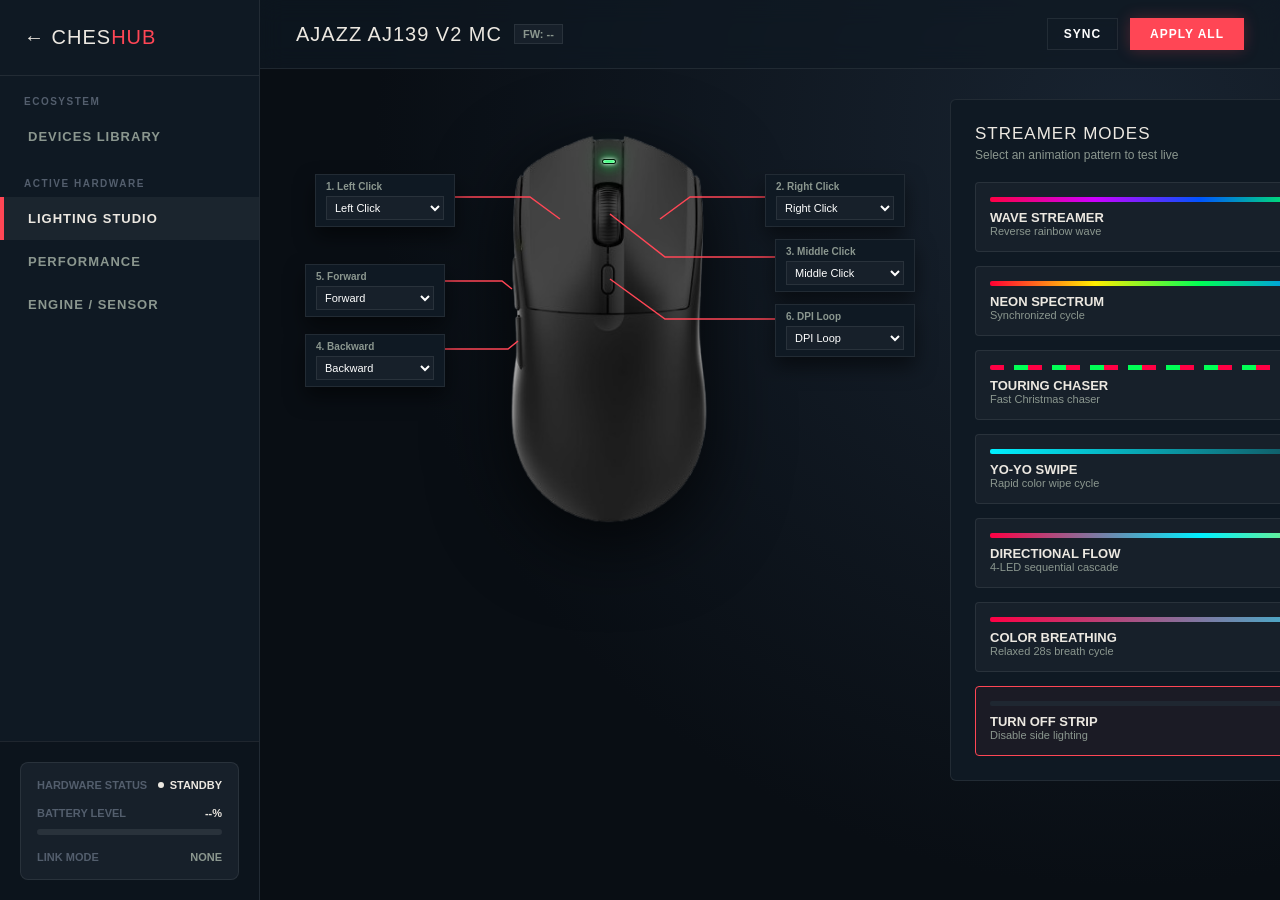
==== devices/ajazz-aj139/index.html @ 3e85190e "initial commit" ====
<!DOCTYPE html>
<html lang="en">
<head>
  <meta charset="UTF-8">
  <title>ChesHub | AJAZZ AJ139 Studio</title>
  <link rel="stylesheet" href="style.css">
</head>
<body>

  <!-- Master Sidebar -->
  <aside id="sidebar">
    <div class="sidebar-brand font-impact" onclick="location.href='../../index.html'" style="cursor:pointer;" title="Back to Hub">
      ← CHES<span style="color:var(--riot-red);">HUB</span>
    </div>
    
    <div class="nav-menu">
      <div class="nav-section-title">ECOSYSTEM</div>
      <div class="nav-item font-impact" onclick="location.href='../../index.html'">DEVICES LIBRARY</div>
      
      <div class="nav-section-title">ACTIVE HARDWARE</div>
      <div class="nav-item active font-impact" id="nav-tab-rgb" onclick="switchTab('tab-rgb')">LIGHTING STUDIO</div>
      <div class="nav-item font-impact" id="nav-tab-dpi" onclick="switchTab('tab-dpi')">PERFORMANCE</div>
      <div class="nav-item font-impact" id="nav-tab-sensor" onclick="switchTab('tab-sensor')">ENGINE / SENSOR</div>
    </div>

    <div class="sidebar-footer">
      <div class="hud-card">
        <div class="hud-row">
          <span style="color: var(--riot-muted); font-weight: 700;">HARDWARE STATUS</span>
          <div style="display:flex; align-items:center; gap:6px;">
            <div class="status-dot" id="hud-dot"></div>
            <span id="hud-status" style="font-weight:700;">STANDBY</span>
          </div>
        </div>
        
        <div class="hud-row" style="margin-top: 6px;">
          <span style="color: var(--riot-muted); font-weight: 700;">BATTERY LEVEL</span>
          <span id="hud-battery-text" style="font-weight: 700;">--%</span>
        </div>
        <div class="battery-track"><div class="battery-fill" id="hud-battery-bar"></div></div>

        <div class="hud-row" style="margin-top: 6px;">
          <span style="color: var(--riot-muted); font-weight: 700;">LINK MODE</span>
          <span id="hud-mode" style="font-weight: 700; color: var(--riot-gray);">NONE</span>
        </div>
      </div>
    </div>
  </aside>

  <!-- Studio Viewport -->
  <div id="main-content">
    <header class="top-header">
      <div style="display:flex; align-items:center; gap:12px;">
        <span class="device-title font-impact">AJAZZ AJ139 V2 MC</span>
        <span class="fw-tag" id="header-fw">FW: --</span>
      </div>
      <div style="display:flex; gap:12px;">
        <button class="btn-ghost font-impact" id="btn-sync">SYNC</button>
        <button class="btn-primary font-impact" id="btn-connect">APPLY ALL</button>
      </div>
    </header>

    <div class="scroll-area">
      <div class="studio-layout">
        
        <!-- Interactive Stage -->
        <div class="visualizer-col">
          <div class="mouse-stage">
            <div class="side-diffuser left glow-off" id="glow-left"></div>
            <div class="side-diffuser right glow-off" id="glow-right"></div>
            <div class="dpi-slit-led" id="live-dpi-led"></div>
            <img id="mouse-img" src="black.png" class="mouse-img">

            <svg class="stage-svg" viewBox="0 0 460 460">
              <polyline points="60,98 150,98 180,120" stroke="#ff4655" stroke-width="1.5" fill="none"/>
              <polyline points="60,182 122,182 132,190" stroke="#ff4655" stroke-width="1.5" fill="none"/>
              <polyline points="60,250 128,250 138,242" stroke="#ff4655" stroke-width="1.5" fill="none"/>
              <polyline points="390,98 310,98 280,120" stroke="#ff4655" stroke-width="1.5" fill="none"/>
              <polyline points="395,158 285,158 230,115" stroke="#ff4655" stroke-width="1.5" fill="none"/>
              <polyline points="395,220 285,220 230,180" stroke="#ff4655" stroke-width="1.5" fill="none"/>
            </svg>

            <div class="btn-anchor" id="anchor-0"><span class="btn-anchor-label">1. Left Click</span><select id="btn-select-0"></select></div>
            <div class="btn-anchor" id="anchor-4"><span class="btn-anchor-label">5. Forward</span><select id="btn-select-4"></select></div>
            <div class="btn-anchor" id="anchor-3"><span class="btn-anchor-label">4. Backward</span><select id="btn-select-3"></select></div>
            <div class="btn-anchor" id="anchor-1"><span class="btn-anchor-label">2. Right Click</span><select id="btn-select-1"></select></div>
            <div class="btn-anchor" id="anchor-2"><span class="btn-anchor-label">3. Middle Click</span><select id="btn-select-2"></select></div>
            <div class="btn-anchor" id="anchor-5"><span class="btn-anchor-label">6. DPI Loop</span><select id="btn-select-5"></select></div>
          </div>
        </div>

        <!-- Configuration Panels Container -->
        <div class="panels-col">
          
          <!-- RGB Tab -->
          <div class="tab-panel active" id="tab-rgb">
            <div class="panel-section">
              <div class="section-title font-impact">STREAMER MODES</div>
              <div class="section-desc">Select an animation pattern to test live</div>
              <div class="rgb-grid" id="lighting-grid"></div>
            </div>
          </div>

          <!-- Performance Tab -->
          <div class="tab-panel" id="tab-dpi">
            <div class="panel-section">
              <div class="section-title font-impact">REPORT RATE</div>
              <div class="section-desc">USB / 2.4G wireless reporting frequency.</div>
              <div class="segmented" id="poll-control">
                <button class="seg-btn" onclick="setPolling(125)">125 HZ</button>
                <button class="seg-btn" onclick="setPolling(250)">250 HZ</button>
                <button class="seg-btn" onclick="setPolling(500)">500 HZ</button>
                <button class="seg-btn active" onclick="setPolling(1000)">1000 HZ</button>
              </div>

              <div class="section-title font-impact" style="margin-top:24px;">DPI STAGES</div>
              <div class="section-desc">Assign sensitivity curves and live LED indicator colors.</div>
              <div id="dpi-stage-rows"></div>
            </div>
          </div>

          <!-- Sensor Tab -->
          <div class="tab-panel" id="tab-sensor">
            <div class="panel-section">
              <div class="section-title font-impact">OPTICAL ENGINE & SENSOR</div>
              <div class="section-desc">Configure PAW sensor registers, sleep triggers, and tracking algorithms.</div>

              <div class="form-row">
                <div class="form-info"><div class="form-label">Motion Sync</div><div class="form-hint">Synchronize optical reads with USB polls.</div></div>
                <label class="toggle"><input type="checkbox" id="chk-motion-sync" checked><span class="slider"></span></label>
              </div>
              <div class="form-row">
                <div class="form-info"><div class="form-label">Ripple Control</div><div class="form-hint">Trajectory smoothing for high DPI.</div></div>
                <label class="toggle"><input type="checkbox" id="chk-ripple"><span class="slider"></span></label>
              </div>
              <div class="form-row">
                <div class="form-info"><div class="form-label">Angle Snapping</div></div>
                <label class="toggle"><input type="checkbox" id="chk-linesnap"><span class="slider"></span></label>
              </div>
              <div class="form-row">
                <div class="form-info"><div class="form-label">Esports Tracking Mode</div></div>
                <label class="toggle"><input type="checkbox" id="chk-esports"><span class="slider"></span></label>
              </div>
              <div class="form-row">
                <div class="form-info"><div class="form-label">Lift-Off Distance (LOD)</div></div>
                <div class="segmented" id="lod-control">
                  <button class="seg-btn active" onclick="setLOD(1)">1 MM</button>
                  <button class="seg-btn" onclick="setLOD(2)">2 MM</button>
                </div>
              </div>
              <div class="form-row">
                <div class="form-info"><div class="form-label">Debounce Response</div></div>
                <div class="slider-wrap">
                  <input type="range" id="rng-debounce" min="0" max="20" value="8" oninput="document.getElementById('lbl-debounce').innerText = this.value + ' ms'">
                  <span class="val-badge" id="lbl-debounce">8 ms</span>
                </div>
              </div>
              <div class="form-row">
                <div class="form-info"><div class="form-label">Sleep Timeout</div></div>
                <div class="slider-wrap">
                  <input type="range" id="rng-sleep" min="0" max="60" value="10" oninput="document.getElementById('lbl-sleep').innerText = this.value === '0' ? 'Never' : this.value + ' min'">
                  <span class="val-badge" id="lbl-sleep">10 min</span>
                </div>
              </div>
              <div class="form-row">
                <div class="form-info"><div class="form-label">Invert Scroll Wheel</div></div>
                <label class="toggle"><input type="checkbox" id="chk-invert-scroll"><span class="slider"></span></label>
              </div>
              

        </div>

      </div>
    </div>
  </div>

  <div id="toast-container"></div>
  <script src="driver.js"></script>
  <script>
    function switchTab(tabId) {
      document.querySelectorAll(".tab-panel").forEach(p => p.classList.remove("active"));
      const target = document.getElementById(tabId);
      if (target) target.classList.add("active");

      document.querySelectorAll(".nav-item").forEach(n => n.classList.remove("active"));
      const nav = document.getElementById(`nav-${tabId}`);
      if (nav) nav.classList.add("active");
    }

    document.addEventListener("DOMContentLoaded", () => {
      const connectBtn = document.getElementById("btn-connect");
      if (connectBtn) {
        connectBtn.onclick = () => {
          if (typeof connectOrApply === "function") connectOrApply();
        };
      }

      const syncBtn = document.getElementById("btn-sync");
      if (syncBtn) {
        syncBtn.onclick = () => {
          if (typeof syncHardwareState === "function") syncHardwareState();
        };
      }
    });
  </script>
</body>
</html>
---- devices/ajazz-aj139/style.css ----
:root {
  --riot-dark: #0f1923;
  --riot-darker: #090e14;
  --riot-panel: #17202a;
  --riot-red: #ff4655;
  --riot-white: #ece8e1;
  --riot-gray: #8b978f;
  --riot-muted: #535e6d;
  --riot-border: rgba(255, 255, 255, 0.08);
  --dpi-glow: #00ff55;
}

* { box-sizing: border-box; margin: 0; padding: 0; }
body { background: var(--riot-darker); color: var(--riot-white); font-family: -apple-system, BlinkMacSystemFont, "Segoe UI", Roboto, sans-serif; display: flex; height: 100vh; overflow: hidden; }
.font-impact { font-family: "Arial Black", Impact, sans-serif; text-transform: uppercase; letter-spacing: 1px; }

#sidebar { width: 260px; background: var(--riot-dark); border-right: 1px solid var(--riot-border); display: flex; flex-direction: column; justify-content: space-between; z-index: 100; }
.sidebar-brand { padding: 26px 24px; font-size: 20px; border-bottom: 1px solid var(--riot-border); cursor: pointer; }
.nav-section-title { font-size: 10px; font-weight: 800; color: var(--riot-muted); letter-spacing: 1.5px; padding: 20px 24px 8px; }
.nav-menu { flex: 1; overflow-y: auto; }
.nav-item { padding: 14px 24px; font-size: 13px; font-weight: 700; color: var(--riot-gray); cursor: pointer; border-left: 4px solid transparent; transition: 0.2s; }
.nav-item:hover { color: var(--riot-white); background: rgba(255, 255, 255, 0.03); }
.nav-item.active { color: var(--riot-white); background: rgba(255, 255, 255, 0.05); border-left-color: var(--riot-red); }

.sidebar-footer { padding: 20px; border-top: 1px solid var(--riot-border); background: rgba(0,0,0,0.2); }
.hud-card { background: var(--riot-panel); border: 1px solid var(--riot-border); padding: 16px; border-radius: 8px; display: flex; flex-direction: column; gap: 10px; font-size: 11px; }
.hud-row { display: flex; justify-content: space-between; align-items: center; }
.battery-track { width: 100%; height: 6px; background: rgba(255,255,255,0.08); border-radius: 3px; overflow: hidden; }
.battery-fill { height: 100%; width: 0%; background: #00ff55; transition: width 0.3s ease; }

/* Modern Pill Status Badge */
.status-pill {
  display: inline-flex;
  align-items: center;
  gap: 6px;
  padding: 3px 8px;
  border-radius: 12px;
  background: rgba(100, 100, 100, 0.15);
  color: var(--riot-gray);
  font-size: 10px;
  font-weight: 800;
  letter-spacing: 0.5px;
  border: 1px solid rgba(255, 255, 255, 0.05);
  transition: 0.3s;
}
.status-pill.active {
  background: rgba(0, 255, 85, 0.12);
  color: #00ff55;
  border-color: rgba(0, 255, 85, 0.3);
  box-shadow: 0 0 10px rgba(0, 255, 85, 0.15);
}
.status-dot { width: 6px; height: 6px; border-radius: 50%; background: currentColor; }

#main-content { flex: 1; display: flex; flex-direction: column; height: 100vh; background: radial-gradient(circle at 85% 15%, #182330 0%, var(--riot-darker) 65%); overflow: hidden; }
.top-header { display: flex; justify-content: space-between; align-items: center; padding: 18px 36px; border-bottom: 1px solid var(--riot-border); background: rgba(15, 25, 35, 0.7); backdrop-filter: blur(12px); }
.device-title { font-size: 20px; }
.fw-tag { background: var(--riot-panel); border: 1px solid var(--riot-border); padding: 3px 8px; font-size: 11px; color: var(--riot-gray); font-weight: 700; }
.btn-primary { background: var(--riot-red); color: #fff; border: none; padding: 9px 20px; font-size: 12px; font-weight: 700; cursor: pointer; box-shadow: 0 0 15px rgba(255, 70, 85, 0.25); }
.btn-ghost { background: transparent; color: #fff; border: 1px solid var(--riot-border); padding: 8px 16px; font-size: 12px; font-weight: 700; cursor: pointer; }

.scroll-area {
  flex: 1;
  padding: 30px 40px;
  overflow-y: auto;
  width: 100%;
}

.studio-layout {
  display: grid;
  grid-template-columns: 620px minmax(500px, 1fr); /* Widened left column to safely house outer anchors */
  gap: 30px;
  align-items: flex-start;
  width: 100%;
  max-width: 1560px;
  margin: 0 auto;
}

.visualizer-col {
  position: sticky;
  top: 0;
  display: flex;
  flex-direction: column;
  align-items: center;
  width: 100%;
}

.mouse-stage { 
  position: relative; 
  width: 460px; 
  height: 460px; 
  margin: 0 80px; /* Horizontal buffer ensures absolute anchors never overlap panels */
}

.mouse-img { position: absolute; inset: 0; width: 460px; height: 460px; object-fit: contain; z-index: 3; filter: drop-shadow(0 20px 40px rgba(0,0,0,0.8)); }

.dpi-slit-led {
  position: absolute; top: 60px; left: 221.5px; width: 14px; height: 5px;
  border-radius: 3px; background-color: var(--dpi-glow); z-index: 10;
  border: 1px solid rgba(0, 0, 0, 0.9);
  box-shadow: 0 0 4px #ffffff, 0 0 12px var(--dpi-glow), 0 0 24px var(--dpi-glow), inset 0 0 3px #ffffff;
  transition: background-color 0.2s ease, box-shadow 0.2s ease;
}

.side-diffuser {
  position: absolute; top: 102px; width: 28px; height: 185px; border-radius: 24px;
  z-index: 2; pointer-events: none; filter: blur(12px); opacity: 0.95; transition: opacity 0.3s;
  transform-origin: top center;
}
.side-diffuser.left { left: 124px; transform: rotate(2deg); }
.side-diffuser.right { right: 124px; transform: rotate(-2deg); }

.glow-wave { background: linear-gradient(180deg, #ff0044, #cc00ff, #0055ff, #00ff55, #ffaa00, #ff0044); background-size: 100% 300%; animation: animWaveRev 6.5s linear infinite; }
@keyframes animWaveRev { 0% { background-position: 0% 300%; } 100% { background-position: 0% 0%; } }

.glow-neon { background: #ff0033; animation: animNeonCycle 6.5s linear infinite; }
@keyframes animNeonCycle { 0% { background-color: #ff0033; filter: blur(12px) drop-shadow(0 0 14px #ff0033); } 17% { background-color: #ff7700; filter: blur(12px) drop-shadow(0 0 14px #ff7700); } 33% { background-color: #ffee00; filter: blur(12px) drop-shadow(0 0 14px #ffee00); } 50% { background-color: #00ff55; filter: blur(12px) drop-shadow(0 0 14px #00ff55); } 67% { background-color: #0088ff; filter: blur(12px) drop-shadow(0 0 14px #0088ff); } 83% { background-color: #ee00ff; filter: blur(12px) drop-shadow(0 0 14px #ee00ff); } 100% { background-color: #ff0033; filter: blur(12px) drop-shadow(0 0 14px #ff0033); } }

.glow-chaser { background: repeating-linear-gradient(180deg, #ff0044 0px, #ff0044 14px, transparent 14px, transparent 24px, #00ff55 24px, #00ff55 38px, transparent 38px, transparent 48px, #ffee00 48px, #ffee00 62px, transparent 62px, transparent 72px, #00f0ff 72px, #00f0ff 86px, transparent 86px, transparent 96px); background-size: 100% 200%; animation: animChaserBounceFast 2.2s ease-in-out infinite, animChaserHueFast 0.5s linear infinite; }
@keyframes animChaserBounceFast { 0% { background-position: 0% 0%; } 50% { background-position: 0% 100%; } 100% { background-position: 0% 0%; } }
@keyframes animChaserHueFast { 0% { filter: blur(11px) hue-rotate(0deg); } 100% { filter: blur(11px) hue-rotate(360deg); } }

.glow-yoyo { background: linear-gradient(180deg, #00f0ff 0%, #00f0ff 80%, transparent 100%); background-size: 100% 200%; animation: animYoYoWipeFast 0.65s linear infinite, animYoYoHueFast 2.6s steps(4) infinite; }
@keyframes animYoYoWipeFast { 0% { background-position: 0% 100%; opacity: 0.2; } 20% { opacity: 1; } 100% { background-position: 0% -100%; opacity: 0.95; } }
@keyframes animYoYoHueFast { 0% { filter: blur(12px) hue-rotate(0deg); } 25% { filter: blur(12px) hue-rotate(90deg); } 50% { filter: blur(12px) hue-rotate(180deg); } 75% { filter: blur(12px) hue-rotate(270deg); } 100% { filter: blur(12px) hue-rotate(360deg); } }

.glow-flow { 
  background: #ff0044; 
  transform-origin: top center;
  animation: animFlowScale 0.95s cubic-bezier(0.2, 0.9, 0.3, 1) infinite, animFlowHueCycle 3.8s steps(4) infinite; 
}
@keyframes animFlowScale { 
  0% { transform: scaleY(0); opacity: 0; } 
  12% { transform: scaleY(0.25); opacity: 1; } 
  28% { transform: scaleY(0.5); opacity: 1; } 
  48% { transform: scaleY(0.75); opacity: 1; } 
  68% { transform: scaleY(1); opacity: 1; } 
  88% { transform: scaleY(1); opacity: 1; } 
  98% { transform: scaleY(1); opacity: 0; } 
  100% { transform: scaleY(0); opacity: 0; } 
}
@keyframes animFlowHueCycle { 0% { filter: blur(12px) hue-rotate(0deg); } 25% { filter: blur(12px) hue-rotate(90deg); } 50% { filter: blur(12px) hue-rotate(180deg); } 75% { filter: blur(12px) hue-rotate(270deg); } 100% { filter: blur(12px) hue-rotate(360deg); } }

.glow-breathing { animation: animColorBreathingSuperSlow 28s ease-in-out infinite; }
@keyframes animColorBreathingSuperSlow { 0%, 20%, 40%, 60%, 80%, 100% { opacity: 0.05; filter: blur(4px); } 10% { opacity: 0.95; background-color: #ff0044; filter: blur(14px) drop-shadow(0 0 18px #ff0044); } 30% { opacity: 0.95; background-color: #00f0ff; filter: blur(14px) drop-shadow(0 0 18px #00f0ff); } 50% { opacity: 0.95; background-color: #ffee00; filter: blur(14px) drop-shadow(0 0 18px #ffee00); } 70% { opacity: 0.95; background-color: #00ff55; filter: blur(14px) drop-shadow(0 0 18px #00ff55); } 90% { opacity: 0.95; background-color: #ee00ff; filter: blur(14px) drop-shadow(0 0 18px #ee00ff); } }

.glow-off { display: none !important; }

.stage-svg { position: absolute; inset: 0; z-index: 5; pointer-events: none; }
.btn-anchor { position: absolute; z-index: 12; display: flex; flex-direction: column; gap: 4px; background: var(--riot-dark); border: 1px solid var(--riot-border); padding: 6px 10px; width: 140px; box-shadow: 0 10px 20px rgba(0,0,0,0.5); }
.btn-anchor-label { font-size: 10px; font-weight: bold; color: var(--riot-gray); }
.btn-anchor select { background: var(--riot-panel); color: #fff; border: 1px solid var(--riot-border); padding: 4px; font-size: 11px; }

/* Outward offset positions */
#anchor-0 { top: 75px; left: -65px; }
#anchor-4 { top: 165px; left: -75px; }
#anchor-3 { top: 235px; left: -75px; }
#anchor-1 { top: 75px; right: -65px; }
#anchor-2 { top: 140px; right: -75px; }
#anchor-5 { top: 205px; right: -75px; }

.panels-col {
  display: flex;
  flex-direction: column;
  gap: 20px;
  width: 100%;
  min-width: 0;
}

.panel-section { background: var(--riot-dark); border: 1px solid var(--riot-border); padding: 24px; border-radius: 6px; }
.section-title { font-size: 17px; margin-bottom: 4px; }
.section-desc { font-size: 12px; color: var(--riot-gray); margin-bottom: 20px; }

.rgb-grid {
  display: grid;
  grid-template-columns: repeat(auto-fill, minmax(260px, 1fr));
  gap: 14px;
}
.rgb-card { background: var(--riot-panel); border: 1px solid var(--riot-border); padding: 14px; cursor: pointer; display: flex; flex-direction: column; gap: 8px; transition: 0.2s; border-radius: 4px; }
.rgb-card:hover { border-color: var(--riot-gray); }
.rgb-card.active { border-color: var(--riot-red); background: rgba(255, 70, 85, 0.05); }
.rgb-preview { height: 5px; width: 100%; border-radius: 2px; }
.rgb-name { font-size: 13px; font-weight: bold; }
.rgb-desc { font-size: 11px; color: var(--riot-gray); }

.segmented { display: inline-flex; background: var(--riot-panel); border: 1px solid var(--riot-border); padding: 3px; gap: 4px; border-radius: 4px; }
.seg-btn { background: transparent; border: none; color: var(--riot-gray); padding: 7px 14px; font-size: 12px; font-weight: bold; cursor: pointer; transition: 0.2s; }
.seg-btn.active { background: var(--riot-dark); color: #fff; border: 1px solid var(--riot-border); }

.form-row { display: flex; justify-content: space-between; align-items: center; padding: 13px 0; border-bottom: 1px solid rgba(255,255,255,0.03); }
.form-row:last-child { border-bottom: none; }
.form-info { display: flex; flex-direction: column; gap: 3px; }
.form-label { font-size: 13px; font-weight: 600; }
.form-hint { font-size: 11px; color: var(--riot-gray); }

.slider-wrap { display: flex; align-items: center; gap: 14px; flex: 1; max-width: 280px; }
input[type="range"] { flex: 1; height: 5px; background: var(--riot-panel); accent-color: var(--riot-red); cursor: pointer; }
.val-badge { min-width: 65px; text-align: right; font-size: 13px; font-weight: bold; color: var(--riot-red); }

.toggle { position: relative; width: 42px; height: 22px; cursor: pointer; }
.toggle input { opacity: 0; width: 0; height: 0; }
.slider { position: absolute; inset: 0; background: var(--riot-panel); border: 1px solid var(--riot-border); transition: 0.3s; border-radius: 11px; }
.slider:before { position: absolute; content: ""; height: 14px; width: 14px; left: 4px; bottom: 3px; background: var(--riot-gray); transition: 0.3s; border-radius: 50%; }
.toggle input:checked + .slider { background: var(--riot-red); border-color: var(--riot-red); }
.toggle input:checked + .slider:before { transform: translateX(18px); background: #fff; }

#toast-container { position: fixed; bottom: 26px; right: 36px; z-index: 1000; }
.toast { background: var(--riot-panel); border-left: 4px solid var(--riot-red); color: #fff; padding: 14px 18px; font-size: 13px; font-weight: bold; box-shadow: 0 10px 30px rgba(0,0,0,0.6); }

.tab-panel { display: none; }
.tab-panel.active { display: block; animation: viewFadeIn 0.25s ease; }
@keyframes viewFadeIn { from { opacity: 0; transform: translateY(6px); } to { opacity: 1; transform: translateY(0); } }
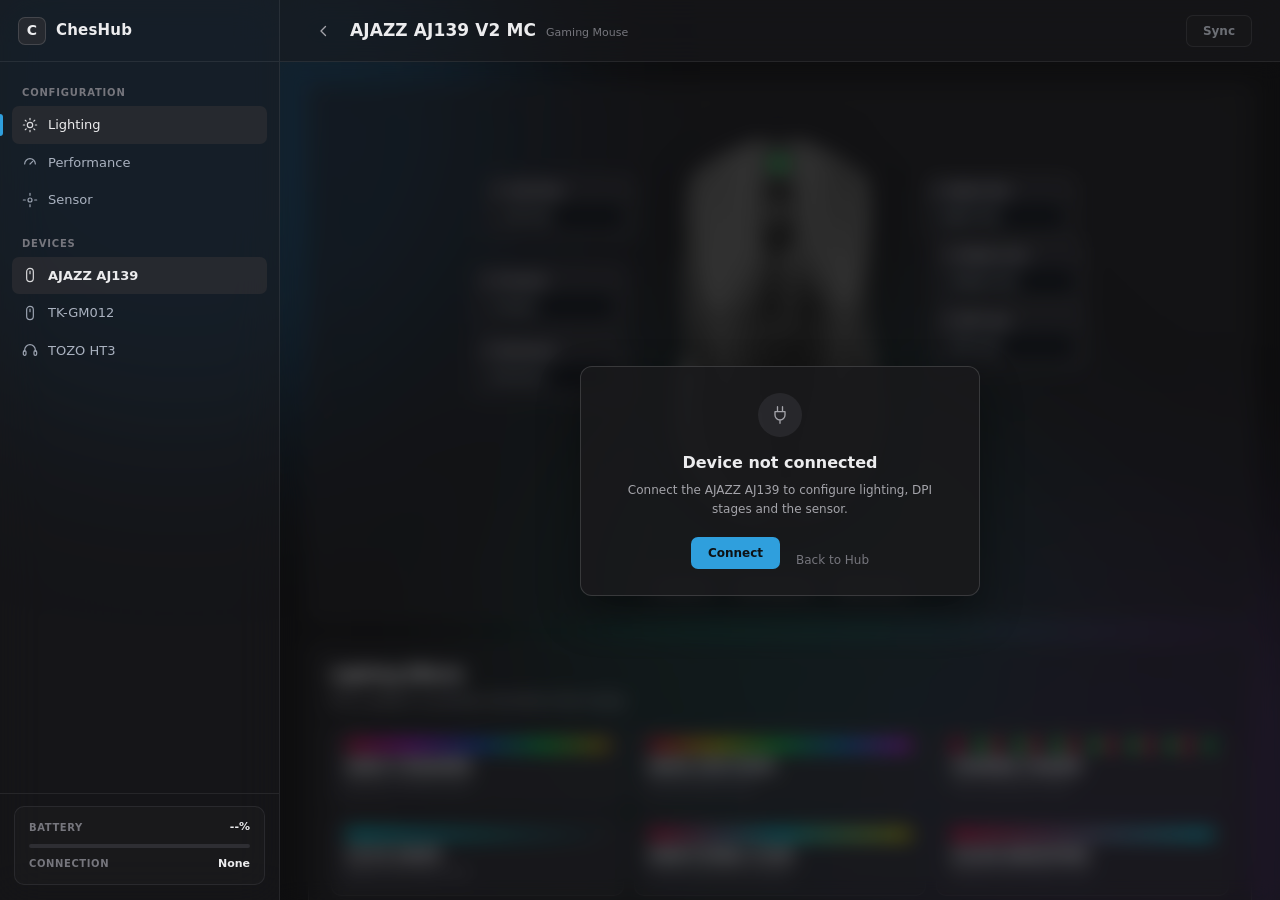
==== commit fb30b617: "Extract shared studio shell and theme into assets Move the common sidebar, header, panel and lock-sc" ====
--- a/devices/ajazz-aj139/index.html
+++ b/devices/ajazz-aj139/index.html
@@ -2,83 +2,89 @@
 <html lang="en">
 <head>
   <meta charset="UTF-8">
+  <meta name="viewport" content="width=device-width, initial-scale=1">
+  <meta name="theme-color" content="#101012">
+  <link rel="icon" href="data:image/svg+xml,%3Csvg xmlns='http://www.w3.org/2000/svg' viewBox='0 0 32 32'%3E%3Crect width='32' height='32' rx='9' fill='%232f9fdd'/%3E%3Ctext x='16' y='23' font-family='Segoe UI,Arial' font-size='19' font-weight='700' text-anchor='middle' fill='%230d1114'%3EC%3C/text%3E%3C/svg%3E">
   <title>ChesHub | AJAZZ AJ139 Studio</title>
-  <link rel="stylesheet" href="style.css">
+  <link rel="stylesheet" href="../../assets/css/base.css">
+  <link rel="stylesheet" href="../../assets/css/studio.css">
+  <link rel="stylesheet" href="device.css">
 </head>
-<body>
-
-  <!-- Master Sidebar -->
+<body data-device="ajazz-aj139">
+
+  <div class="ambient" aria-hidden="true">
+    <span class="ambient-blob blob-a"></span>
+    <span class="ambient-blob blob-b"></span>
+    <span class="ambient-blob blob-c"></span>
+  </div>
+  <div class="wallpaper" id="wallpaper" aria-hidden="true"></div>
+
   <aside id="sidebar">
-    <div class="sidebar-brand font-impact" onclick="location.href='../../index.html'" style="cursor:pointer;" title="Back to Hub">
-      ← CHES<span style="color:var(--riot-red);">HUB</span>
-    </div>
-    
+    <a class="sidebar-brand" href="../../index.html" title="Back to hub">
+      <span class="brand-mark">C</span>
+      <span class="brand-name">ChesHub</span>
+    </a>
+
     <div class="nav-menu">
-      <div class="nav-section-title">ECOSYSTEM</div>
-      <div class="nav-item font-impact" onclick="location.href='../../index.html'">DEVICES LIBRARY</div>
-      
-      <div class="nav-section-title">ACTIVE HARDWARE</div>
-      <div class="nav-item active font-impact" id="nav-tab-rgb" onclick="switchTab('tab-rgb')">LIGHTING STUDIO</div>
-      <div class="nav-item font-impact" id="nav-tab-dpi" onclick="switchTab('tab-dpi')">PERFORMANCE</div>
-      <div class="nav-item font-impact" id="nav-tab-sensor" onclick="switchTab('tab-sensor')">ENGINE / SENSOR</div>
+      <div class="nav-section-title">Configuration</div>
+      <div class="nav-item active" id="nav-tab-rgb" onclick="switchTab('tab-rgb')">
+        <svg class="nav-icon" viewBox="0 0 24 24" aria-hidden="true"><circle cx="12" cy="12" r="4"/><path d="M12 2v2M12 20v2M4.9 4.9l1.4 1.4M17.7 17.7l1.4 1.4M2 12h2M20 12h2M4.9 19.1l1.4-1.4M17.7 6.3l1.4-1.4"/></svg>
+        <span>Lighting</span>
+      </div>
+      <div class="nav-item" id="nav-tab-dpi" onclick="switchTab('tab-dpi')">
+        <svg class="nav-icon" viewBox="0 0 24 24" aria-hidden="true"><path d="M4 15a8 8 0 1116 0"/><path d="M12 15l4-4"/></svg>
+        <span>Performance</span>
+      </div>
+      <div class="nav-item" id="nav-tab-sensor" onclick="switchTab('tab-sensor')">
+        <svg class="nav-icon" viewBox="0 0 24 24" aria-hidden="true"><circle cx="12" cy="12" r="3"/><path d="M12 2v3M12 19v3M2 12h3M19 12h3"/></svg>
+        <span>Sensor</span>
+      </div>
+
+      <div class="nav-section-title">Devices</div>
+      <div id="device-list"></div>
     </div>
 
     <div class="sidebar-footer">
       <div class="hud-card">
         <div class="hud-row">
-          <span style="color: var(--riot-muted); font-weight: 700;">HARDWARE STATUS</span>
-          <div style="display:flex; align-items:center; gap:6px;">
-            <div class="status-dot" id="hud-dot"></div>
-            <span id="hud-status" style="font-weight:700;">STANDBY</span>
-          </div>
-        </div>
-        
-        <div class="hud-row" style="margin-top: 6px;">
-          <span style="color: var(--riot-muted); font-weight: 700;">BATTERY LEVEL</span>
-          <span id="hud-battery-text" style="font-weight: 700;">--%</span>
+          <span class="hud-label">Battery</span>
+          <span id="hud-battery-text">--%</span>
         </div>
         <div class="battery-track"><div class="battery-fill" id="hud-battery-bar"></div></div>
-
-        <div class="hud-row" style="margin-top: 6px;">
-          <span style="color: var(--riot-muted); font-weight: 700;">LINK MODE</span>
-          <span id="hud-mode" style="font-weight: 700; color: var(--riot-gray);">NONE</span>
+        <div class="hud-row">
+          <span class="hud-label">Connection</span>
+          <span id="hud-mode">None</span>
         </div>
       </div>
     </div>
   </aside>
 
-  <!-- Studio Viewport -->
   <div id="main-content">
     <header class="top-header">
-      <div style="display:flex; align-items:center; gap:12px;">
-        <span class="device-title font-impact">AJAZZ AJ139 V2 MC</span>
-        <span class="fw-tag" id="header-fw">FW: --</span>
-      </div>
-      <div style="display:flex; gap:12px;">
-        <button class="btn-ghost font-impact" id="btn-sync">SYNC</button>
-        <button class="btn-primary font-impact" id="btn-connect">APPLY ALL</button>
+      <div class="header-left">
+        <button class="header-back" type="button" onclick="location.href='../../index.html'" title="Back to hub" aria-label="Back to hub">
+          <svg viewBox="0 0 24 24" aria-hidden="true"><path d="M14 6l-6 6 6 6"/></svg>
+        </button>
+        <div class="header-titles">
+          <span class="device-title">AJAZZ AJ139 V2 MC</span>
+          <span class="device-subtitle">Gaming Mouse</span>
+        </div>
+      </div>
+      <div class="header-actions">
+        <button class="btn-ghost" id="btn-sync" type="button">Sync</button>
+        <button class="btn-primary" id="btn-connect" type="button">Apply</button>
       </div>
     </header>
 
     <div class="scroll-area">
       <div class="studio-layout">
-        
-        <!-- Interactive Stage -->
+
         <div class="visualizer-col">
           <div class="mouse-stage">
             <div class="side-diffuser left glow-off" id="glow-left"></div>
             <div class="side-diffuser right glow-off" id="glow-right"></div>
             <div class="dpi-slit-led" id="live-dpi-led"></div>
-            <img id="mouse-img" src="black.png" class="mouse-img">
-
-            <svg class="stage-svg" viewBox="0 0 460 460">
-              <polyline points="60,98 150,98 180,120" stroke="#ff4655" stroke-width="1.5" fill="none"/>
-              <polyline points="60,182 122,182 132,190" stroke="#ff4655" stroke-width="1.5" fill="none"/>
-              <polyline points="60,250 128,250 138,242" stroke="#ff4655" stroke-width="1.5" fill="none"/>
-              <polyline points="390,98 310,98 280,120" stroke="#ff4655" stroke-width="1.5" fill="none"/>
-              <polyline points="395,158 285,158 230,115" stroke="#ff4655" stroke-width="1.5" fill="none"/>
-              <polyline points="395,220 285,220 230,180" stroke="#ff4655" stroke-width="1.5" fill="none"/>
-            </svg>
+            <img id="mouse-img" src="images/black.png" class="mouse-img" alt="AJAZZ AJ139">
 
             <div class="btn-anchor" id="anchor-0"><span class="btn-anchor-label">1. Left Click</span><select id="btn-select-0"></select></div>
             <div class="btn-anchor" id="anchor-4"><span class="btn-anchor-label">5. Forward</span><select id="btn-select-4"></select></div>
@@ -87,43 +93,47 @@
             <div class="btn-anchor" id="anchor-2"><span class="btn-anchor-label">3. Middle Click</span><select id="btn-select-2"></select></div>
             <div class="btn-anchor" id="anchor-5"><span class="btn-anchor-label">6. DPI Loop</span><select id="btn-select-5"></select></div>
           </div>
-        </div>
-
-        <!-- Configuration Panels Container -->
+
+          <div class="stage-caption">
+            <span class="caption-tag">6 buttons</span>
+            <span class="caption-tag">RGB lighting</span>
+            <span class="caption-tag">PAW sensor</span>
+          </div>
+        </div>
+
         <div class="panels-col">
-          
-          <!-- RGB Tab -->
+
           <div class="tab-panel active" id="tab-rgb">
             <div class="panel-section">
-              <div class="section-title font-impact">STREAMER MODES</div>
-              <div class="section-desc">Select an animation pattern to test live</div>
+              <div class="section-title">Lighting Effects</div>
+              <div class="section-desc">Pick a pattern to preview and write to the mouse.</div>
               <div class="rgb-grid" id="lighting-grid"></div>
             </div>
           </div>
 
-          <!-- Performance Tab -->
           <div class="tab-panel" id="tab-dpi">
             <div class="panel-section">
-              <div class="section-title font-impact">REPORT RATE</div>
-              <div class="section-desc">USB / 2.4G wireless reporting frequency.</div>
+              <div class="section-title">Report Rate</div>
+              <div class="section-desc">USB and 2.4 GHz polling frequency.</div>
               <div class="segmented" id="poll-control">
-                <button class="seg-btn" onclick="setPolling(125)">125 HZ</button>
-                <button class="seg-btn" onclick="setPolling(250)">250 HZ</button>
-                <button class="seg-btn" onclick="setPolling(500)">500 HZ</button>
-                <button class="seg-btn active" onclick="setPolling(1000)">1000 HZ</button>
-              </div>
-
-              <div class="section-title font-impact" style="margin-top:24px;">DPI STAGES</div>
-              <div class="section-desc">Assign sensitivity curves and live LED indicator colors.</div>
+                <button class="seg-btn" type="button" onclick="setPolling(125)">125 Hz</button>
+                <button class="seg-btn" type="button" onclick="setPolling(250)">250 Hz</button>
+                <button class="seg-btn" type="button" onclick="setPolling(500)">500 Hz</button>
+                <button class="seg-btn active" type="button" onclick="setPolling(1000)">1000 Hz</button>
+              </div>
+            </div>
+
+            <div class="panel-section">
+              <div class="section-title">DPI Stages</div>
+              <div class="section-desc">Assign sensitivity curves and indicator colours.</div>
               <div id="dpi-stage-rows"></div>
             </div>
           </div>
 
-          <!-- Sensor Tab -->
           <div class="tab-panel" id="tab-sensor">
             <div class="panel-section">
-              <div class="section-title font-impact">OPTICAL ENGINE & SENSOR</div>
-              <div class="section-desc">Configure PAW sensor registers, sleep triggers, and tracking algorithms.</div>
+              <div class="section-title">Sensor</div>
+              <div class="section-desc">Configure PAW sensor registers, sleep triggers and tracking algorithms.</div>
 
               <div class="form-row">
                 <div class="form-info"><div class="form-label">Motion Sync</div><div class="form-hint">Synchronize optical reads with USB polls.</div></div>
@@ -142,10 +152,10 @@
                 <label class="toggle"><input type="checkbox" id="chk-esports"><span class="slider"></span></label>
               </div>
               <div class="form-row">
-                <div class="form-info"><div class="form-label">Lift-Off Distance (LOD)</div></div>
+                <div class="form-info"><div class="form-label">Lift-Off Distance</div></div>
                 <div class="segmented" id="lod-control">
-                  <button class="seg-btn active" onclick="setLOD(1)">1 MM</button>
-                  <button class="seg-btn" onclick="setLOD(2)">2 MM</button>
+                  <button class="seg-btn active" type="button" onclick="setLOD(1)">1 mm</button>
+                  <button class="seg-btn" type="button" onclick="setLOD(2)">2 mm</button>
                 </div>
               </div>
               <div class="form-row">
@@ -166,42 +176,32 @@
                 <div class="form-info"><div class="form-label">Invert Scroll Wheel</div></div>
                 <label class="toggle"><input type="checkbox" id="chk-invert-scroll"><span class="slider"></span></label>
               </div>
-              
-
-        </div>
-
+            </div>
+          </div>
+
+        </div>
+      </div>
+    </div>
+
+    <div class="lock-overlay" id="lock-overlay" hidden>
+      <div class="lock-card">
+        <div class="lock-icon">
+          <svg viewBox="0 0 24 24" aria-hidden="true"><path d="M9 2v6M15 2v6M6 8h12v4a6 6 0 01-6 6 6 6 0 01-6-6V8zM12 18v4"/></svg>
+        </div>
+        <div class="lock-title">Device not connected</div>
+        <p class="lock-text">Connect the AJAZZ AJ139 to configure lighting, DPI stages and the sensor.</p>
+        <div class="lock-actions">
+          <button class="btn-primary" id="btn-lock-connect" type="button">Connect</button>
+          <a class="lock-link" href="../../index.html">Back to Hub</a>
+        </div>
       </div>
     </div>
   </div>
 
   <div id="toast-container"></div>
+  <script src="../../assets/js/devices.js"></script>
+  <script src="../../assets/js/theme.js"></script>
+  <script src="../../assets/js/studio.js"></script>
   <script src="driver.js"></script>
-  <script>
-    function switchTab(tabId) {
-      document.querySelectorAll(".tab-panel").forEach(p => p.classList.remove("active"));
-      const target = document.getElementById(tabId);
-      if (target) target.classList.add("active");
-
-      document.querySelectorAll(".nav-item").forEach(n => n.classList.remove("active"));
-      const nav = document.getElementById(`nav-${tabId}`);
-      if (nav) nav.classList.add("active");
-    }
-
-    document.addEventListener("DOMContentLoaded", () => {
-      const connectBtn = document.getElementById("btn-connect");
-      if (connectBtn) {
-        connectBtn.onclick = () => {
-          if (typeof connectOrApply === "function") connectOrApply();
-        };
-      }
-
-      const syncBtn = document.getElementById("btn-sync");
-      if (syncBtn) {
-        syncBtn.onclick = () => {
-          if (typeof syncHardwareState === "function") syncHardwareState();
-        };
-      }
-    });
-  </script>
 </body>
-</html>+</html>
--- a/assets/css/base.css
+++ b/assets/css/base.css
@@ -0,0 +1,388 @@
+/* ChesHub — shared design tokens, backdrop and form controls */
+
+:root {
+  --bg: #101012;
+  --bg-soft: rgba(23, 23, 26, 0.72);
+  --sidebar: rgba(24, 24, 27, 0.68);
+  --surface: rgba(28, 28, 31, 0.62);
+  --surface-2: rgba(36, 36, 40, 0.66);
+  --surface-3: rgba(46, 46, 51, 0.72);
+  --border: rgba(255, 255, 255, 0.075);
+  --border-strong: rgba(255, 255, 255, 0.14);
+  --text: #ececee;
+  --text-dim: #a4a4aa;
+  --text-muted: #76767d;
+  --accent: #2f9fdd;
+  --accent-strong: #4bb0e6;
+  --danger: #e05561;
+  --radius-lg: 12px;
+  --radius-md: 10px;
+  --radius-sm: 7px;
+  --shadow-lg: 0 18px 40px rgba(0, 0, 0, 0.4);
+  --glass-blur: blur(22px) saturate(135%);
+  --font: "Segoe UI", "Inter", system-ui, -apple-system, Roboto, "Helvetica Neue", Arial, sans-serif;
+}
+
+* { box-sizing: border-box; margin: 0; padding: 0; }
+
+[hidden] { display: none !important; }
+
+/* ------------------------------------------------------- backdrop layers */
+
+.ambient {
+  position: fixed;
+  inset: 0;
+  z-index: -2;
+  overflow: hidden;
+  background: var(--bg);
+}
+
+.ambient-blob {
+  position: absolute;
+  display: block;
+  border-radius: 50%;
+  filter: blur(90px);
+  opacity: 0.5;
+  will-change: transform;
+}
+
+.blob-a {
+  width: 52vw;
+  height: 52vw;
+  left: -12vw;
+  top: -18vw;
+  background: #1e4a6b;
+  animation: drift-a 34s ease-in-out infinite alternate;
+}
+
+.blob-b {
+  width: 46vw;
+  height: 46vw;
+  right: -10vw;
+  bottom: -16vw;
+  background: #3b2a52;
+  animation: drift-b 42s ease-in-out infinite alternate;
+}
+
+.blob-c {
+  width: 40vw;
+  height: 40vw;
+  left: 42vw;
+  top: 38vh;
+  background: #184a45;
+  animation: drift-c 50s ease-in-out infinite alternate;
+}
+
+body.wp-static .ambient-blob { animation-play-state: paused; }
+
+@keyframes drift-a {
+  from { transform: translate3d(0, 0, 0) scale(1); }
+  to { transform: translate3d(8vw, 6vh, 0) scale(1.15); }
+}
+
+@keyframes drift-b {
+  from { transform: translate3d(0, 0, 0) scale(1.1); }
+  to { transform: translate3d(-7vw, -5vh, 0) scale(1); }
+}
+
+@keyframes drift-c {
+  from { transform: translate3d(0, 0, 0) scale(0.95); }
+  to { transform: translate3d(-9vw, 7vh, 0) scale(1.2); }
+}
+
+.wallpaper {
+  position: fixed;
+  inset: 0;
+  z-index: -1;
+  display: none;
+  background-position: center;
+  background-size: cover;
+  background-repeat: no-repeat;
+}
+
+.wallpaper::after {
+  content: "";
+  position: absolute;
+  inset: 0;
+  background: rgba(9, 9, 11, 0.5);
+}
+
+body.wp-image .wallpaper { display: block; }
+body.wp-image .ambient { display: none; }
+
+body.wp-image:not(.wp-static) .wallpaper {
+  animation: wallpaper-pan 60s ease-in-out infinite alternate;
+  will-change: transform;
+}
+
+@keyframes wallpaper-pan {
+  from { transform: scale(1.06) translate3d(-1%, -1%, 0); }
+  to { transform: scale(1.14) translate3d(1%, 1%, 0); }
+}
+
+@media (prefers-reduced-motion: reduce) {
+  .ambient-blob,
+  body.wp-image:not(.wp-static) .wallpaper { animation: none; }
+}
+
+/* ---------------------------------------------------------------- base */
+
+::selection { background: rgba(47, 159, 221, 0.28); }
+
+::-webkit-scrollbar { width: 10px; height: 10px; }
+::-webkit-scrollbar-track { background: transparent; }
+::-webkit-scrollbar-thumb {
+  background: #33333a;
+  border: 2px solid transparent;
+  border-radius: 999px;
+  background-clip: padding-box;
+}
+::-webkit-scrollbar-thumb:hover { background: #44444c; background-clip: padding-box; }
+
+body {
+  background: var(--bg);
+  color: var(--text);
+  font-family: var(--font);
+  font-size: 13px;
+  line-height: 1.5;
+  -webkit-font-smoothing: antialiased;
+}
+
+button, input, select, textarea { font-family: inherit; }
+button { color: inherit; }
+a { color: var(--accent); text-decoration: none; }
+a:hover { text-decoration: underline; }
+
+code {
+  background: rgba(255, 255, 255, 0.06);
+  border: 1px solid var(--border);
+  border-radius: 4px;
+  padding: 1px 5px;
+  font-size: 11px;
+  color: #a9c8dd;
+}
+
+.accent { color: var(--accent); }
+
+:focus-visible { outline: 2px solid var(--accent); outline-offset: 2px; }
+
+/* --------------------------------------------------------------- buttons */
+
+.btn-primary,
+.btn-ghost {
+  display: inline-flex;
+  align-items: center;
+  justify-content: center;
+  gap: 6px;
+  padding: 9px 16px;
+  border-radius: var(--radius-sm);
+  font-size: 12px;
+  font-weight: 600;
+  line-height: 1;
+  white-space: nowrap;
+  cursor: pointer;
+  transition: background 0.18s ease, border-color 0.18s ease, color 0.18s ease, transform 0.12s ease;
+}
+
+.btn-primary {
+  background: var(--accent);
+  color: #0d1114;
+  border: 1px solid transparent;
+}
+.btn-primary:hover { background: var(--accent-strong); }
+.btn-primary:active { transform: translateY(1px); }
+
+.btn-ghost {
+  background: var(--surface);
+  color: #d8dee8;
+  border: 1px solid var(--border-strong);
+}
+.btn-ghost:hover { background: var(--surface-3); border-color: var(--border-strong); color: var(--text); }
+.btn-ghost:active { transform: translateY(1px); }
+
+.btn-ghost.small,
+.btn-primary.small { padding: 6px 10px; font-size: 11px; border-radius: 7px; }
+
+button:disabled { opacity: 0.45; cursor: not-allowed; }
+
+/* ------------------------------------------------------------ form bits */
+
+.inline-label {
+  font-size: 10px;
+  font-weight: 600;
+  letter-spacing: 0.8px;
+  text-transform: uppercase;
+  color: var(--text-muted);
+}
+
+.select-compact,
+.input-compact {
+  background: var(--surface-2);
+  color: var(--text);
+  border: 1px solid var(--border-strong);
+  border-radius: var(--radius-sm);
+  padding: 8px 10px;
+  font-size: 12px;
+  transition: border-color 0.18s ease;
+}
+.select-compact:focus,
+.input-compact:focus {
+  outline: none;
+  border-color: var(--accent);
+}
+.select-compact { cursor: pointer; min-width: 76px; }
+
+.select-compact,
+.btn-anchor select {
+  appearance: none;
+  -webkit-appearance: none;
+  background-image: url("data:image/svg+xml,%3Csvg xmlns='http://www.w3.org/2000/svg' width='12' height='8' viewBox='0 0 12 8'%3E%3Cpath d='M1 1l5 5 5-5' fill='none' stroke='%239aa4b4' stroke-width='1.6' stroke-linecap='round' stroke-linejoin='round'/%3E%3C/svg%3E");
+  background-repeat: no-repeat;
+  background-position: right 9px center;
+  padding-right: 28px;
+}
+
+.form-row {
+  display: flex;
+  align-items: center;
+  justify-content: space-between;
+  gap: 20px;
+  padding: 14px 0;
+  border-bottom: 1px solid var(--border);
+}
+.form-row:last-of-type { border-bottom: none; }
+.form-info { flex: 1; min-width: 0; }
+.form-label { font-size: 13px; font-weight: 600; color: var(--text); }
+.form-hint { margin-top: 2px; font-size: 11px; color: var(--text-muted); }
+
+.toggle { position: relative; display: inline-block; width: 42px; height: 24px; flex: none; }
+.toggle input { opacity: 0; width: 0; height: 0; }
+.toggle .slider {
+  position: absolute;
+  inset: 0;
+  background: #2a2f39;
+  border-radius: 999px;
+  cursor: pointer;
+  transition: background 0.2s ease;
+}
+.toggle .slider::before {
+  content: "";
+  position: absolute;
+  width: 18px;
+  height: 18px;
+  left: 3px;
+  top: 3px;
+  border-radius: 50%;
+  background: #8b95a5;
+  transition: transform 0.2s ease, background 0.2s ease;
+}
+.toggle input:checked + .slider { background: var(--accent); }
+.toggle input:checked + .slider::before { transform: translateX(18px); background: #041017; }
+
+.segmented {
+  display: inline-flex;
+  gap: 4px;
+  padding: 4px;
+  background: var(--surface-2);
+  border: 1px solid var(--border);
+  border-radius: 10px;
+}
+
+.seg-btn {
+  padding: 7px 14px;
+  background: transparent;
+  border: none;
+  border-radius: 7px;
+  color: var(--text-dim);
+  font-size: 12px;
+  font-weight: 600;
+  cursor: pointer;
+  transition: background 0.18s ease, color 0.18s ease;
+}
+.seg-btn:hover { color: var(--text); }
+.seg-btn.active { background: var(--accent); color: #0d1114; }
+
+.slider-wrap { display: flex; align-items: center; gap: 12px; }
+
+input[type="range"] {
+  -webkit-appearance: none;
+  appearance: none;
+  flex: 1;
+  height: 4px;
+  background: #2e2e33;
+  border-radius: 999px;
+  cursor: pointer;
+}
+input[type="range"]::-webkit-slider-thumb {
+  -webkit-appearance: none;
+  appearance: none;
+  width: 14px;
+  height: 14px;
+  border-radius: 50%;
+  background: var(--accent);
+  border: 2px solid var(--bg);
+  box-shadow: 0 0 0 1px var(--accent);
+}
+input[type="range"]::-moz-range-thumb {
+  width: 14px;
+  height: 14px;
+  border-radius: 50%;
+  background: var(--accent);
+  border: 2px solid var(--bg);
+  box-shadow: 0 0 0 1px var(--accent);
+}
+
+.val-badge {
+  min-width: 66px;
+  padding: 5px 8px;
+  background: var(--surface-2);
+  border: 1px solid var(--border);
+  border-radius: 6px;
+  font-size: 12px;
+  font-weight: 600;
+  color: var(--text);
+  text-align: right;
+}
+
+input[type="color"].color-chip {
+  width: 32px;
+  height: 32px;
+  padding: 0;
+  background: transparent;
+  border: 1px solid var(--border-strong);
+  border-radius: var(--radius-sm);
+  cursor: pointer;
+}
+input[type="color"].color-chip::-webkit-color-swatch-wrapper { padding: 3px; }
+input[type="color"].color-chip::-webkit-color-swatch { border: none; border-radius: 5px; }
+input[type="color"].color-chip::-moz-color-swatch { border: none; border-radius: 5px; }
+
+/* ------------------------------------------------------------------ toast */
+
+#toast-container {
+  position: fixed;
+  right: 20px;
+  bottom: 20px;
+  z-index: 9999;
+  display: flex;
+  flex-direction: column;
+  gap: 8px;
+  pointer-events: none;
+}
+
+.toast {
+  padding: 11px 14px;
+  background: var(--surface-3);
+  border: 1px solid var(--border-strong);
+  border-left: 3px solid var(--accent);
+  border-radius: var(--radius-sm);
+  color: var(--text);
+  font-size: 12px;
+  box-shadow: 0 10px 24px rgba(0, 0, 0, 0.35);
+  animation: toast-in 0.2s ease;
+}
+
+@keyframes toast-in {
+  from { opacity: 0; transform: translateY(8px); }
+  to { opacity: 1; transform: translateY(0); }
+}
--- a/assets/css/studio.css
+++ b/assets/css/studio.css
@@ -0,0 +1,430 @@
+/* ChesHub — shared studio shell (sidebar, header, panels, lock screen) */
+
+body {
+  display: flex;
+  height: 100vh;
+  overflow: hidden;
+}
+
+/* --------------------------------------------------------------- sidebar */
+
+#sidebar {
+  width: 280px;
+  flex: none;
+  height: 100vh;
+  display: flex;
+  flex-direction: column;
+  background: var(--sidebar);
+  backdrop-filter: var(--glass-blur);
+  -webkit-backdrop-filter: var(--glass-blur);
+  border-right: 1px solid var(--border);
+  z-index: 30;
+}
+
+.sidebar-brand {
+  display: flex;
+  align-items: center;
+  gap: 10px;
+  height: 62px;
+  padding: 0 18px;
+  border-bottom: 1px solid var(--border);
+  text-decoration: none;
+  cursor: pointer;
+  user-select: none;
+}
+.sidebar-brand:hover { text-decoration: none; }
+
+.brand-mark {
+  width: 28px;
+  height: 28px;
+  border-radius: 7px;
+  background: var(--surface-3);
+  border: 1px solid var(--border-strong);
+  color: var(--text);
+  display: grid;
+  place-items: center;
+  font-size: 14px;
+  font-weight: 600;
+}
+
+.brand-name {
+  font-size: 15px;
+  font-weight: 600;
+  letter-spacing: 0.2px;
+  color: var(--text);
+}
+
+.nav-menu {
+  flex: 1;
+  overflow-y: auto;
+  padding: 6px 12px 16px;
+}
+
+.nav-section-title {
+  font-size: 10px;
+  font-weight: 600;
+  text-transform: uppercase;
+  letter-spacing: 0.8px;
+  color: var(--text-muted);
+  padding: 17px 10px 6px;
+}
+
+.nav-item {
+  position: relative;
+  display: flex;
+  align-items: center;
+  gap: 10px;
+  padding: 9px 10px;
+  border-radius: var(--radius-sm);
+  color: #aab2c0;
+  font-size: 13px;
+  font-weight: 500;
+  text-decoration: none;
+  cursor: pointer;
+  user-select: none;
+  transition: background 0.18s ease, color 0.18s ease;
+}
+.nav-item:hover { background: rgba(255, 255, 255, 0.04); color: var(--text); text-decoration: none; }
+.nav-item.active { background: var(--surface-3); color: var(--text); }
+.nav-item.current { background: var(--surface-3); color: var(--text); font-weight: 600; }
+.nav-item.active::before {
+  content: "";
+  position: absolute;
+  left: -12px;
+  top: 8px;
+  bottom: 8px;
+  width: 3px;
+  border-radius: 0 3px 3px 0;
+  background: var(--accent);
+}
+
+.nav-icon {
+  width: 16px;
+  height: 16px;
+  flex: none;
+  fill: none;
+  stroke: currentColor;
+  stroke-width: 1.8;
+  stroke-linecap: round;
+  stroke-linejoin: round;
+  opacity: 0.9;
+}
+
+.sidebar-footer {
+  padding: 12px 14px 15px;
+  border-top: 1px solid var(--border);
+}
+
+.hud-card {
+  display: flex;
+  flex-direction: column;
+  gap: 8px;
+  background: var(--surface);
+  border: 1px solid var(--border);
+  border-radius: var(--radius-md);
+  padding: 12px 14px;
+  font-size: 11px;
+}
+
+.hud-row { display: flex; align-items: center; justify-content: space-between; gap: 10px; }
+.hud-label { font-size: 10px; font-weight: 600; letter-spacing: 0.6px; text-transform: uppercase; color: var(--text-muted); }
+#hud-battery-text, #hud-mode { font-size: 11px; font-weight: 600; color: var(--text); }
+
+.battery-track { width: 100%; height: 4px; border-radius: 999px; background: #2e2e33; overflow: hidden; }
+.battery-fill { height: 100%; width: 0; border-radius: 999px; background: var(--accent); transition: width 0.3s ease, background 0.3s ease; }
+
+.advanced-link {
+  display: block;
+  width: 100%;
+  margin-top: 10px;
+  padding: 4px 0;
+  background: transparent;
+  border: none;
+  color: var(--text-muted);
+  font-size: 10px;
+  font-weight: 600;
+  letter-spacing: 0.6px;
+  text-transform: uppercase;
+  text-align: left;
+  cursor: pointer;
+}
+.advanced-link:hover { color: var(--text-dim); }
+
+/* ----------------------------------------------------------------- shell */
+
+#main-content {
+  position: relative;
+  flex: 1;
+  min-width: 0;
+  height: 100vh;
+  display: flex;
+  flex-direction: column;
+  background: transparent;
+  overflow: hidden;
+}
+
+.top-header {
+  height: 62px;
+  flex: none;
+  display: flex;
+  align-items: center;
+  justify-content: space-between;
+  padding: 0 28px;
+  border-bottom: 1px solid var(--border);
+  background: var(--bg-soft);
+  backdrop-filter: blur(20px) saturate(130%);
+  -webkit-backdrop-filter: blur(20px) saturate(130%);
+  z-index: 20;
+}
+
+.header-left { display: flex; align-items: center; gap: 10px; }
+.header-titles { display: flex; align-items: baseline; gap: 10px; }
+.device-title { font-size: 17px; font-weight: 600; letter-spacing: 0.1px; color: var(--text); }
+.device-subtitle { font-size: 11px; color: var(--text-muted); }
+
+.header-back {
+  width: 32px;
+  height: 32px;
+  flex: none;
+  display: grid;
+  place-items: center;
+  background: transparent;
+  border: 1px solid transparent;
+  border-radius: var(--radius-sm);
+  color: var(--text-dim);
+  cursor: pointer;
+  transition: background 0.18s ease, border-color 0.18s ease, color 0.18s ease;
+}
+.header-back:hover { background: var(--surface-2); border-color: var(--border); color: var(--text); }
+.header-back svg {
+  width: 18px;
+  height: 18px;
+  fill: none;
+  stroke: currentColor;
+  stroke-width: 1.8;
+  stroke-linecap: round;
+  stroke-linejoin: round;
+}
+.header-actions { display: flex; align-items: center; gap: 10px; }
+
+/* ---------------------------------------------------------------- layout */
+
+.scroll-area { flex: 1; overflow-y: auto; padding: 22px 28px 40px; }
+
+.studio-layout {
+  display: grid;
+  grid-template-columns: minmax(560px, 1.12fr) minmax(390px, 0.88fr);
+  gap: 20px;
+  align-items: start;
+  width: 100%;
+  max-width: 1460px;
+  margin: 0 auto;
+}
+
+.panels-col { display: flex; flex-direction: column; gap: 16px; width: 100%; min-width: 0; }
+
+.visualizer-col {
+  position: sticky;
+  top: 0;
+  display: flex;
+  flex-direction: column;
+  align-items: center;
+  width: 100%;
+  padding: 16px 16px 18px;
+  background: var(--surface);
+  backdrop-filter: var(--glass-blur);
+  -webkit-backdrop-filter: var(--glass-blur);
+  border: 1px solid var(--border);
+  border-radius: var(--radius-lg);
+  overflow: hidden;
+}
+
+/* ---------------------------------------------------------- stage pieces */
+
+.btn-anchor {
+  position: absolute;
+  z-index: 12;
+  display: flex;
+  flex-direction: column;
+  gap: 5px;
+  width: 150px;
+  padding: 7px 9px;
+  background: var(--surface-2);
+  backdrop-filter: blur(16px) saturate(125%);
+  -webkit-backdrop-filter: blur(16px) saturate(125%);
+  border: 1px solid var(--border-strong);
+  border-radius: var(--radius-sm);
+  transition: border-color 0.18s ease;
+}
+.btn-anchor:hover,
+.btn-anchor:focus-within {
+  border-color: var(--accent);
+}
+
+.btn-anchor-label {
+  font-size: 10px;
+  font-weight: 600;
+  color: var(--text-dim);
+  white-space: nowrap;
+  overflow: hidden;
+  text-overflow: ellipsis;
+}
+
+.btn-anchor select {
+  width: 100%;
+  padding: 5px 6px;
+  background: #0d1014;
+  color: var(--text);
+  border: 1px solid var(--border);
+  border-radius: 6px;
+  font-size: 11px;
+  cursor: pointer;
+}
+.btn-anchor select:focus { outline: none; border-color: var(--accent); }
+
+.stage-caption { display: flex; flex-wrap: wrap; justify-content: center; gap: 8px; margin-top: 14px; }
+
+.caption-tag {
+  padding: 5px 10px;
+  background: var(--surface-2);
+  border: 1px solid var(--border);
+  border-radius: 6px;
+  font-size: 10px;
+  font-weight: 600;
+  color: var(--text-muted);
+}
+.caption-tag[onclick] { cursor: pointer; transition: border-color 0.18s ease, color 0.18s ease; }
+.caption-tag[onclick]:hover { border-color: var(--accent); color: var(--text); }
+
+/* ----------------------------------------------------------------- cards */
+
+.tab-panel { display: none; }
+.tab-panel.active { display: block; animation: panelIn 0.2s ease; }
+
+@keyframes panelIn {
+  from { opacity: 0; transform: translateY(4px); }
+  to { opacity: 1; transform: translateY(0); }
+}
+
+.panel-section {
+  background: var(--surface);
+  backdrop-filter: var(--glass-blur);
+  -webkit-backdrop-filter: var(--glass-blur);
+  border: 1px solid var(--border);
+  border-radius: var(--radius-lg);
+  padding: 22px;
+  margin-bottom: 16px;
+}
+.tab-panel .panel-section:last-child { margin-bottom: 0; }
+
+.section-title { font-size: 15px; font-weight: 600; color: var(--text); margin-bottom: 5px; }
+.section-desc { font-size: 12px; line-height: 1.55; color: var(--text-dim); margin-bottom: 18px; }
+.section-actions { display: flex; flex-wrap: wrap; gap: 10px; margin-top: 18px; }
+
+.section-note {
+  margin-top: 16px;
+  padding-left: 10px;
+  border-left: 2px solid var(--border);
+  font-size: 11px;
+  line-height: 1.6;
+  color: var(--text-muted);
+}
+
+.danger-zone { border-color: rgba(224, 85, 97, 0.3); background: rgba(224, 85, 97, 0.035); }
+
+/* ------------------------------------------------------------- lock screen */
+
+.lock-overlay {
+  position: absolute;
+  top: 62px;
+  left: 0;
+  right: 0;
+  bottom: 0;
+  z-index: 25;
+  display: flex;
+  align-items: center;
+  justify-content: center;
+  padding: 24px;
+  background: rgba(12, 12, 14, 0.34);
+  backdrop-filter: blur(10px) saturate(115%);
+  -webkit-backdrop-filter: blur(10px) saturate(115%);
+  animation: fadeIn 0.18s ease;
+}
+
+@keyframes fadeIn {
+  from { opacity: 0; }
+  to { opacity: 1; }
+}
+
+.lock-card {
+  width: min(400px, 100%);
+  padding: 26px 28px;
+  text-align: center;
+  background: rgba(26, 26, 29, 0.86);
+  border: 1px solid var(--border-strong);
+  border-radius: var(--radius-lg);
+  box-shadow: var(--shadow-lg);
+}
+
+.lock-icon {
+  width: 44px;
+  height: 44px;
+  margin: 0 auto 14px;
+  border-radius: 50%;
+  background: var(--surface-3);
+  display: grid;
+  place-items: center;
+}
+
+.lock-icon svg {
+  width: 20px;
+  height: 20px;
+  fill: none;
+  stroke: var(--text-dim);
+  stroke-width: 1.6;
+  stroke-linecap: round;
+  stroke-linejoin: round;
+}
+
+.lock-title { font-size: 16px; font-weight: 600; color: var(--text); }
+.lock-text { margin: 6px 0 18px; font-size: 12px; line-height: 1.6; color: var(--text-dim); }
+.lock-actions { display: flex; align-items: center; justify-content: center; gap: 16px; }
+.lock-link { display: inline-block; margin-top: 14px; font-size: 12px; color: var(--text-muted); }
+.lock-link:hover { color: var(--text-dim); }
+
+body.busy { cursor: progress; }
+body.busy .btn-primary { opacity: 0.55; pointer-events: none; }
+
+/* ------------------------------------------------------------ responsive */
+
+@media (max-width: 1500px) {
+  .studio-layout { grid-template-columns: 1fr; }
+  .visualizer-col { position: static; }
+}
+
+@media (max-width: 980px) {
+  #sidebar { width: 236px; }
+  .scroll-area { padding: 18px 18px 32px; }
+  .top-header { padding: 0 18px; }
+}
+
+@media (max-width: 860px) {
+  body { flex-direction: column; height: auto; overflow: auto; }
+  #sidebar { width: 100%; height: auto; }
+  .sidebar-brand { height: 54px; }
+  .sidebar-footer { display: none; }
+  .nav-menu { display: flex; gap: 4px; overflow-x: auto; padding: 8px 12px; }
+  .nav-section-title { display: none; }
+  .nav-item { white-space: nowrap; }
+  .nav-item.active::before { display: none; }
+  .nav-item.active { background: transparent; }
+  #main-content { height: auto; overflow: visible; }
+  .lock-overlay { position: fixed; inset: 0; z-index: 40; }
+  .scroll-area { overflow: visible; }
+  .top-header { position: sticky; top: 0; }
+  .header-actions .btn-ghost { display: none; }
+}
+
+@media (max-width: 620px) {
+  .panel-section { padding: 16px; }
+}
--- a/devices/ajazz-aj139/device.css
+++ b/devices/ajazz-aj139/device.css
@@ -0,0 +1,154 @@
+/* AJAZZ AJ139 V2 MC — device-specific layout and lighting preview */
+
+/* --------------------------------------------------------------- visualiser */
+
+.mouse-stage {
+  position: relative;
+  width: 460px;
+  height: 460px;
+  margin: 0 80px;
+  flex: none;
+}
+
+.mouse-img {
+  position: absolute;
+  inset: 0;
+  width: 460px;
+  height: 460px;
+  object-fit: contain;
+  z-index: 3;
+  filter: drop-shadow(0 12px 22px rgba(0, 0, 0, 0.45));
+}
+
+.dpi-slit-led {
+  position: absolute;
+  top: 60px;
+  left: 221.5px;
+  width: 14px;
+  height: 5px;
+  border-radius: 3px;
+  background-color: var(--dpi-glow, var(--accent));
+  z-index: 10;
+  border: 1px solid rgba(0, 0, 0, 0.9);
+  box-shadow: 0 0 6px var(--dpi-glow, var(--accent));
+  transition: background-color 0.2s ease, box-shadow 0.2s ease;
+}
+
+/* Side diffusers preview the real lighting effect. */
+.side-diffuser {
+  position: absolute;
+  top: 102px;
+  width: 28px;
+  height: 185px;
+  border-radius: 24px;
+  z-index: 2;
+  pointer-events: none;
+  filter: blur(12px);
+  opacity: 0.95;
+  transition: opacity 0.3s;
+  transform-origin: top center;
+}
+.side-diffuser.left { left: 124px; transform: rotate(2deg); }
+.side-diffuser.right { right: 124px; transform: rotate(-2deg); }
+
+.glow-wave { background: linear-gradient(180deg, #ff0044, #cc00ff, #0055ff, #00ff55, #ffaa00, #ff0044); background-size: 100% 300%; animation: animWaveRev 6.5s linear infinite; }
+@keyframes animWaveRev { 0% { background-position: 0% 300%; } 100% { background-position: 0% 0%; } }
+
+.glow-neon { background: #ff0033; animation: animNeonCycle 6.5s linear infinite; }
+@keyframes animNeonCycle { 0% { background-color: #ff0033; filter: blur(12px) drop-shadow(0 0 14px #ff0033); } 17% { background-color: #ff7700; filter: blur(12px) drop-shadow(0 0 14px #ff7700); } 33% { background-color: #ffee00; filter: blur(12px) drop-shadow(0 0 14px #ffee00); } 50% { background-color: #00ff55; filter: blur(12px) drop-shadow(0 0 14px #00ff55); } 67% { background-color: #0088ff; filter: blur(12px) drop-shadow(0 0 14px #0088ff); } 83% { background-color: #ee00ff; filter: blur(12px) drop-shadow(0 0 14px #ee00ff); } 100% { background-color: #ff0033; filter: blur(12px) drop-shadow(0 0 14px #ff0033); } }
+
+.glow-chaser { background: repeating-linear-gradient(180deg, #ff0044 0px, #ff0044 14px, transparent 14px, transparent 24px, #00ff55 24px, #00ff55 38px, transparent 38px, transparent 48px, #ffee00 48px, #ffee00 62px, transparent 62px, transparent 72px, #00f0ff 72px, #00f0ff 86px, transparent 86px, transparent 96px); background-size: 100% 200%; animation: animChaserBounceFast 2.2s ease-in-out infinite, animChaserHueFast 0.5s linear infinite; }
+@keyframes animChaserBounceFast { 0% { background-position: 0% 0%; } 50% { background-position: 0% 100%; } 100% { background-position: 0% 0%; } }
+@keyframes animChaserHueFast { 0% { filter: blur(11px) hue-rotate(0deg); } 100% { filter: blur(11px) hue-rotate(360deg); } }
+
+.glow-yoyo { background: linear-gradient(180deg, #00f0ff 0%, #00f0ff 80%, transparent 100%); background-size: 100% 200%; animation: animYoYoWipeFast 0.65s linear infinite, animYoYoHueFast 2.6s steps(4) infinite; }
+@keyframes animYoYoWipeFast { 0% { background-position: 0% 100%; opacity: 0.2; } 20% { opacity: 1; } 100% { background-position: 0% -100%; opacity: 0.95; } }
+@keyframes animYoYoHueFast { 0% { filter: blur(12px) hue-rotate(0deg); } 25% { filter: blur(12px) hue-rotate(90deg); } 50% { filter: blur(12px) hue-rotate(180deg); } 75% { filter: blur(12px) hue-rotate(270deg); } 100% { filter: blur(12px) hue-rotate(360deg); } }
+
+.glow-flow {
+  background: #ff0044;
+  transform-origin: top center;
+  animation: animFlowScale 0.95s cubic-bezier(0.2, 0.9, 0.3, 1) infinite, animFlowHueCycle 3.8s steps(4) infinite;
+}
+@keyframes animFlowScale {
+  0% { transform: scaleY(0); opacity: 0; }
+  12% { transform: scaleY(0.25); opacity: 1; }
+  28% { transform: scaleY(0.5); opacity: 1; }
+  48% { transform: scaleY(0.75); opacity: 1; }
+  68% { transform: scaleY(1); opacity: 1; }
+  88% { transform: scaleY(1); opacity: 1; }
+  98% { transform: scaleY(1); opacity: 0; }
+  100% { transform: scaleY(0); opacity: 0; }
+}
+@keyframes animFlowHueCycle { 0% { filter: blur(12px) hue-rotate(0deg); } 25% { filter: blur(12px) hue-rotate(90deg); } 50% { filter: blur(12px) hue-rotate(180deg); } 75% { filter: blur(12px) hue-rotate(270deg); } 100% { filter: blur(12px) hue-rotate(360deg); } }
+
+.glow-breathing { animation: animColorBreathingSuperSlow 28s ease-in-out infinite; }
+@keyframes animColorBreathingSuperSlow { 0%, 20%, 40%, 60%, 80%, 100% { opacity: 0.05; filter: blur(4px); } 10% { opacity: 0.95; background-color: #ff0044; filter: blur(14px) drop-shadow(0 0 18px #ff0044); } 30% { opacity: 0.95; background-color: #00f0ff; filter: blur(14px) drop-shadow(0 0 18px #00f0ff); } 50% { opacity: 0.95; background-color: #ffee00; filter: blur(14px) drop-shadow(0 0 18px #ffee00); } 70% { opacity: 0.95; background-color: #00ff55; filter: blur(14px) drop-shadow(0 0 18px #00ff55); } 90% { opacity: 0.95; background-color: #ee00ff; filter: blur(14px) drop-shadow(0 0 18px #ee00ff); } }
+
+.glow-off { display: none !important; }
+
+#anchor-0 { top: 75px; left: -65px; }
+#anchor-1 { top: 75px; right: -65px; }
+#anchor-2 { top: 140px; right: -75px; }
+#anchor-3 { top: 235px; left: -75px; }
+#anchor-4 { top: 165px; left: -75px; }
+#anchor-5 { top: 205px; right: -75px; }
+
+/* ------------------------------------------------------------------ cards */
+
+.rgb-grid {
+  display: grid;
+  grid-template-columns: repeat(auto-fill, minmax(220px, 1fr));
+  gap: 10px;
+}
+
+.rgb-card {
+  padding: 14px;
+  background: var(--surface-2);
+  border: 1px solid var(--border);
+  border-radius: var(--radius-md);
+  display: flex;
+  flex-direction: column;
+  gap: 8px;
+  cursor: pointer;
+  transition: border-color 0.18s ease, background 0.18s ease;
+}
+.rgb-card:hover { background: var(--surface-3); border-color: var(--border-strong); }
+.rgb-card.active { border-color: var(--accent); background: rgba(47, 159, 221, 0.07); }
+
+.rgb-preview { height: 5px; width: 100%; border-radius: 2px; }
+.rgb-name { font-size: 13px; font-weight: 600; color: var(--text); }
+.rgb-desc { font-size: 11px; color: var(--text-muted); }
+
+/* -------------------------------------------------------------- DPI stages */
+
+.dpi-stage-pick {
+  display: flex;
+  align-items: center;
+  gap: 10px;
+  width: 150px;
+  cursor: pointer;
+}
+
+.dpi-stage-dot {
+  width: 12px;
+  height: 12px;
+  flex: none;
+  border-radius: 50%;
+  border: 1px solid rgba(255, 255, 255, 0.22);
+}
+
+.dpi-stage-name { font-size: 13px; font-weight: 600; color: var(--text); }
+
+/* ------------------------------------------------------------ responsive */
+
+@media (max-width: 860px) {
+  .mouse-stage { margin: 0 auto; transform: scale(0.82); transform-origin: top center; margin-bottom: -86px; }
+  .rgb-grid { grid-template-columns: repeat(2, minmax(0, 1fr)); }
+}
+
+@media (max-width: 620px) {
+  .mouse-stage { transform: scale(0.64); margin-bottom: -172px; }
+  .rgb-grid { grid-template-columns: 1fr; }
+  .dpi-stage-pick { width: 120px; }
+}
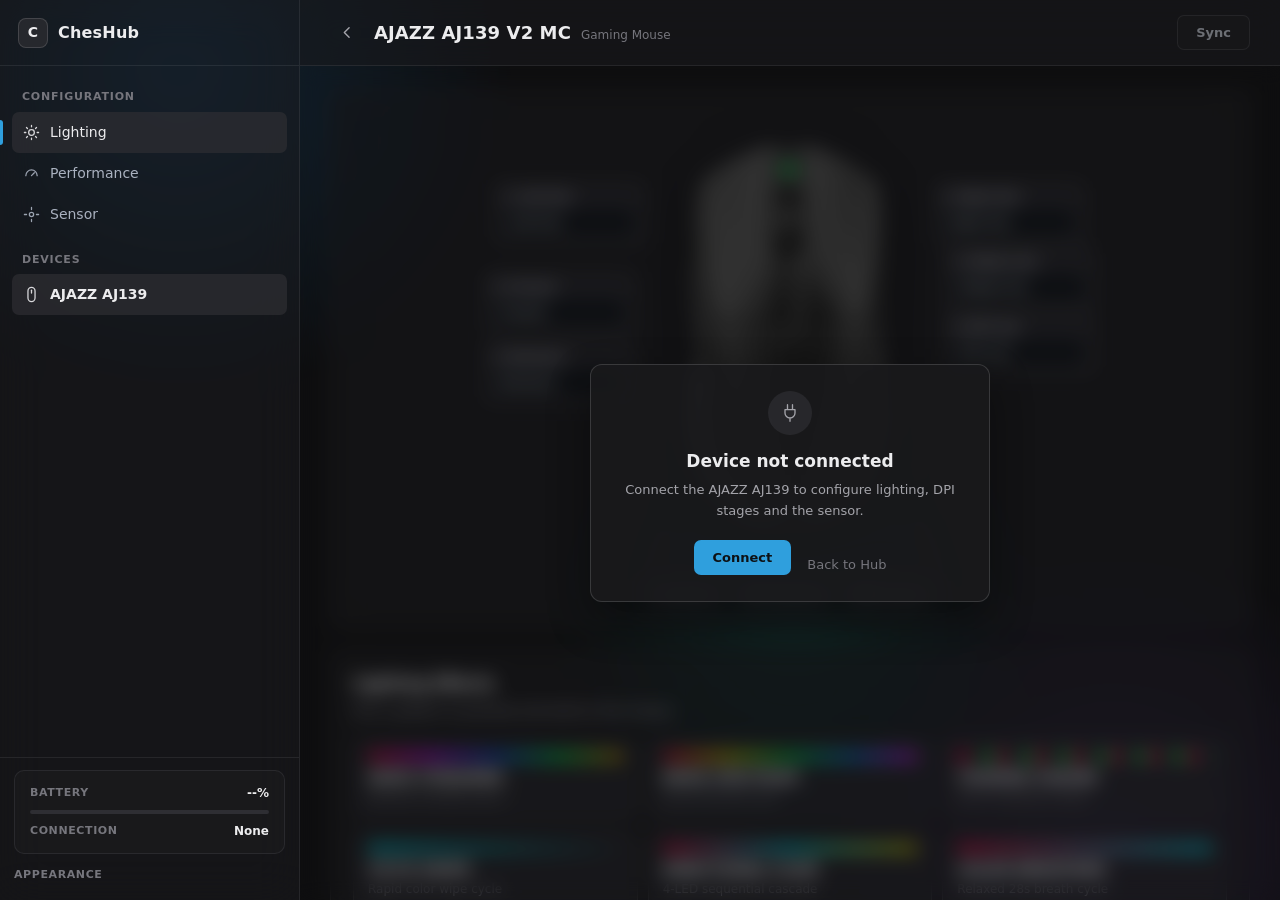
==== commit 0c43fd4a: "Add shared accent palettes and appearance controls Move theme.js into <head> so saved theme applies " ====
--- a/devices/ajazz-aj139/index.html
+++ b/devices/ajazz-aj139/index.html
@@ -9,6 +9,7 @@
   <link rel="stylesheet" href="../../assets/css/base.css">
   <link rel="stylesheet" href="../../assets/css/studio.css">
   <link rel="stylesheet" href="device.css">
+  <script src="../../assets/js/theme.js"></script>
 </head>
 <body data-device="ajazz-aj139">
 
@@ -200,7 +201,6 @@
 
   <div id="toast-container"></div>
   <script src="../../assets/js/devices.js"></script>
-  <script src="../../assets/js/theme.js"></script>
   <script src="../../assets/js/studio.js"></script>
   <script src="driver.js"></script>
 </body>
--- a/assets/css/base.css
+++ b/assets/css/base.css
@@ -14,14 +14,33 @@
   --text-muted: #76767d;
   --accent: #2f9fdd;
   --accent-strong: #4bb0e6;
+  --accent-soft: rgba(47, 159, 221, 0.12);
   --danger: #e05561;
   --radius-lg: 12px;
   --radius-md: 10px;
   --radius-sm: 7px;
   --shadow-lg: 0 18px 40px rgba(0, 0, 0, 0.4);
   --glass-blur: blur(22px) saturate(135%);
+  --wp-a: #1e4a6b;
+  --wp-b: #3b2a52;
+  --wp-c: #184a45;
   --font: "Segoe UI", "Inter", system-ui, -apple-system, Roboto, "Helvetica Neue", Arial, sans-serif;
 }
+
+/* Built-in wallpaper palettes. */
+:root[data-wp="aurora"], .wallpaper-swatch[data-preset="aurora"] { --wp-a: #1e4a6b; --wp-b: #3b2a52; --wp-c: #184a45; }
+:root[data-wp="ocean"], .wallpaper-swatch[data-preset="ocean"] { --wp-a: #154a66; --wp-b: #1e3b5c; --wp-c: #123f4a; }
+:root[data-wp="sunset"], .wallpaper-swatch[data-preset="sunset"] { --wp-a: #6e2f44; --wp-b: #4a2545; --wp-c: #6b4423; }
+:root[data-wp="forest"], .wallpaper-swatch[data-preset="forest"] { --wp-a: #1c4a38; --wp-b: #233f4a; --wp-c: #3f4a1e; }
+:root[data-wp="graphite"], .wallpaper-swatch[data-preset="graphite"] { --wp-a: #30353b; --wp-b: #383840; --wp-c: #242629; }
+
+/* Accent palettes. */
+:root[data-accent="azure"] { --accent: #2f9fdd; --accent-strong: #4bb0e6; --accent-soft: rgba(47, 159, 221, 0.12); }
+:root[data-accent="violet"] { --accent: #8b5cf6; --accent-strong: #a78bfa; --accent-soft: rgba(139, 92, 246, 0.12); }
+:root[data-accent="emerald"] { --accent: #1fae7a; --accent-strong: #34d399; --accent-soft: rgba(31, 174, 122, 0.12); }
+:root[data-accent="amber"] { --accent: #d38f1f; --accent-strong: #eab308; --accent-soft: rgba(211, 143, 31, 0.12); }
+:root[data-accent="rose"] { --accent: #e05588; --accent-strong: #f472b6; --accent-soft: rgba(224, 85, 136, 0.12); }
+:root[data-accent="slate"] { --accent: #8b95a5; --accent-strong: #aab2c0; --accent-soft: rgba(139, 149, 165, 0.12); }
 
 * { box-sizing: border-box; margin: 0; padding: 0; }
 
@@ -41,9 +60,10 @@
   position: absolute;
   display: block;
   border-radius: 50%;
-  filter: blur(90px);
-  opacity: 0.5;
+  opacity: 0.55;
   will-change: transform;
+  transform: translateZ(0);
+  backface-visibility: hidden;
 }
 
 .blob-a {
@@ -51,7 +71,7 @@
   height: 52vw;
   left: -12vw;
   top: -18vw;
-  background: #1e4a6b;
+  background: radial-gradient(circle at 50% 45%, var(--wp-a), transparent 68%);
   animation: drift-a 34s ease-in-out infinite alternate;
 }
 
@@ -60,7 +80,7 @@
   height: 46vw;
   right: -10vw;
   bottom: -16vw;
-  background: #3b2a52;
+  background: radial-gradient(circle at 50% 55%, var(--wp-b), transparent 68%);
   animation: drift-b 42s ease-in-out infinite alternate;
 }
 
@@ -69,11 +89,11 @@
   height: 40vw;
   left: 42vw;
   top: 38vh;
-  background: #184a45;
+  background: radial-gradient(circle at 50% 50%, var(--wp-c), transparent 68%);
   animation: drift-c 50s ease-in-out infinite alternate;
 }
 
-body.wp-static .ambient-blob { animation-play-state: paused; }
+:root.wp-static .ambient-blob { animation-play-state: paused; }
 
 @keyframes drift-a {
   from { transform: translate3d(0, 0, 0) scale(1); }
@@ -95,6 +115,7 @@
   inset: 0;
   z-index: -1;
   display: none;
+  background-image: var(--wallpaper-image, none);
   background-position: center;
   background-size: cover;
   background-repeat: no-repeat;
@@ -107,10 +128,10 @@
   background: rgba(9, 9, 11, 0.5);
 }
 
-body.wp-image .wallpaper { display: block; }
-body.wp-image .ambient { display: none; }
-
-body.wp-image:not(.wp-static) .wallpaper {
+:root.wp-image .wallpaper { display: block; }
+:root.wp-image .ambient { display: none; }
+
+:root.wp-image:not(.wp-static) .wallpaper {
   animation: wallpaper-pan 60s ease-in-out infinite alternate;
   will-change: transform;
 }
@@ -122,12 +143,12 @@
 
 @media (prefers-reduced-motion: reduce) {
   .ambient-blob,
-  body.wp-image:not(.wp-static) .wallpaper { animation: none; }
+  :root.wp-image:not(.wp-static) .wallpaper { animation: none; }
 }
 
 /* ---------------------------------------------------------------- base */
 
-::selection { background: rgba(47, 159, 221, 0.28); }
+::selection { background: var(--accent-soft); }
 
 ::-webkit-scrollbar { width: 10px; height: 10px; }
 ::-webkit-scrollbar-track { background: transparent; }
@@ -143,7 +164,7 @@
   background: var(--bg);
   color: var(--text);
   font-family: var(--font);
-  font-size: 13px;
+  font-size: 14px;
   line-height: 1.5;
   -webkit-font-smoothing: antialiased;
 }
@@ -158,7 +179,7 @@
   border: 1px solid var(--border);
   border-radius: 4px;
   padding: 1px 5px;
-  font-size: 11px;
+  font-size: 12px;
   color: #a9c8dd;
 }
 
@@ -174,9 +195,9 @@
   align-items: center;
   justify-content: center;
   gap: 6px;
-  padding: 9px 16px;
+  padding: 10px 18px;
   border-radius: var(--radius-sm);
-  font-size: 12px;
+  font-size: 13px;
   font-weight: 600;
   line-height: 1;
   white-space: nowrap;
@@ -201,14 +222,14 @@
 .btn-ghost:active { transform: translateY(1px); }
 
 .btn-ghost.small,
-.btn-primary.small { padding: 6px 10px; font-size: 11px; border-radius: 7px; }
+.btn-primary.small { padding: 7px 11px; font-size: 12px; border-radius: 7px; }
 
 button:disabled { opacity: 0.45; cursor: not-allowed; }
 
 /* ------------------------------------------------------------ form bits */
 
 .inline-label {
-  font-size: 10px;
+  font-size: 11px;
   font-weight: 600;
   letter-spacing: 0.8px;
   text-transform: uppercase;
@@ -221,8 +242,8 @@
   color: var(--text);
   border: 1px solid var(--border-strong);
   border-radius: var(--radius-sm);
-  padding: 8px 10px;
-  font-size: 12px;
+  padding: 9px 11px;
+  font-size: 13px;
   transition: border-color 0.18s ease;
 }
 .select-compact:focus,
@@ -252,8 +273,8 @@
 }
 .form-row:last-of-type { border-bottom: none; }
 .form-info { flex: 1; min-width: 0; }
-.form-label { font-size: 13px; font-weight: 600; color: var(--text); }
-.form-hint { margin-top: 2px; font-size: 11px; color: var(--text-muted); }
+.form-label { font-size: 14px; font-weight: 600; color: var(--text); }
+.form-hint { margin-top: 2px; font-size: 12px; color: var(--text-muted); }
 
 .toggle { position: relative; display: inline-block; width: 42px; height: 24px; flex: none; }
 .toggle input { opacity: 0; width: 0; height: 0; }
@@ -289,12 +310,12 @@
 }
 
 .seg-btn {
-  padding: 7px 14px;
+  padding: 8px 15px;
   background: transparent;
   border: none;
   border-radius: 7px;
   color: var(--text-dim);
-  font-size: 12px;
+  font-size: 13px;
   font-weight: 600;
   cursor: pointer;
   transition: background 0.18s ease, color 0.18s ease;
@@ -333,12 +354,12 @@
 }
 
 .val-badge {
-  min-width: 66px;
+  min-width: 72px;
   padding: 5px 8px;
   background: var(--surface-2);
   border: 1px solid var(--border);
   border-radius: 6px;
-  font-size: 12px;
+  font-size: 13px;
   font-weight: 600;
   color: var(--text);
   text-align: right;
@@ -377,7 +398,7 @@
   border-left: 3px solid var(--accent);
   border-radius: var(--radius-sm);
   color: var(--text);
-  font-size: 12px;
+  font-size: 13px;
   box-shadow: 0 10px 24px rgba(0, 0, 0, 0.35);
   animation: toast-in 0.2s ease;
 }
@@ -386,3 +407,135 @@
   from { opacity: 0; transform: translateY(8px); }
   to { opacity: 1; transform: translateY(0); }
 }
+
+/* ------------------------------------------------------- browser support */
+
+.support-gate {
+  position: fixed;
+  inset: 0;
+  z-index: 10000;
+  display: flex;
+  align-items: center;
+  justify-content: center;
+  padding: 24px;
+  background: rgba(9, 9, 11, 0.86);
+  backdrop-filter: blur(10px);
+  -webkit-backdrop-filter: blur(10px);
+}
+
+.support-card {
+  width: min(420px, 100%);
+  padding: 32px;
+  text-align: center;
+  background: rgba(28, 28, 31, 0.95);
+  border: 1px solid var(--border-strong);
+  border-radius: var(--radius-lg);
+  box-shadow: var(--shadow-lg);
+}
+
+.support-title { margin-bottom: 8px; font-size: 18px; font-weight: 600; color: var(--text); }
+.support-text { margin-bottom: 20px; font-size: 13px; line-height: 1.6; color: var(--text-dim); }
+.support-card .btn-primary:hover { text-decoration: none; }
+
+/* ------------------------------------------------------------- appearance */
+
+.icon-btn {
+  width: 36px;
+  height: 36px;
+  flex: none;
+  display: grid;
+  place-items: center;
+  background: var(--surface);
+  color: var(--text-dim);
+  border: 1px solid var(--border-strong);
+  border-radius: var(--radius-sm);
+  cursor: pointer;
+  transition: background 0.18s ease, color 0.18s ease, border-color 0.18s ease;
+}
+.icon-btn:hover { background: var(--surface-3); color: var(--text); }
+.icon-btn svg {
+  width: 18px;
+  height: 18px;
+  fill: none;
+  stroke: currentColor;
+  stroke-width: 1.6;
+  stroke-linecap: round;
+  stroke-linejoin: round;
+}
+
+.accent-grid { display: flex; flex-wrap: wrap; gap: 10px; }
+.accent-swatch {
+  width: 32px;
+  height: 32px;
+  padding: 0;
+  border-radius: 50%;
+  background: var(--swatch, var(--accent));
+  border: 2px solid transparent;
+  cursor: pointer;
+  transition: border-color 0.18s ease, transform 0.18s ease;
+}
+.accent-swatch:hover { transform: scale(1.06); }
+.accent-swatch.active { border-color: var(--text); }
+
+.wallpaper-grid {
+  display: grid;
+  grid-template-columns: repeat(auto-fill, minmax(104px, 1fr));
+  gap: 8px;
+  margin-bottom: 16px;
+}
+
+.wallpaper-swatch {
+  display: flex;
+  flex-direction: column;
+  gap: 7px;
+  padding: 7px;
+  background: var(--surface-2);
+  border: 1px solid var(--border);
+  border-radius: var(--radius-sm);
+  font-size: 11px;
+  color: var(--text-dim);
+  text-align: left;
+  cursor: pointer;
+  transition: border-color 0.18s ease, color 0.18s ease;
+}
+.wallpaper-swatch:hover { border-color: var(--border-strong); }
+.wallpaper-swatch.active { border-color: var(--accent); color: var(--text); }
+
+.wallpaper-preview {
+  height: 38px;
+  border-radius: 4px;
+  background: linear-gradient(135deg, var(--wp-a), var(--wp-b) 55%, var(--wp-c));
+}
+
+.wallpaper-actions { display: flex; flex-wrap: wrap; gap: 10px; }
+
+.appearance-modal {
+  position: fixed;
+  inset: 0;
+  z-index: 9000;
+  display: flex;
+  align-items: center;
+  justify-content: center;
+  padding: 24px;
+  background: rgba(8, 8, 10, 0.6);
+  backdrop-filter: blur(8px);
+  -webkit-backdrop-filter: blur(8px);
+}
+
+.appearance-card {
+  width: min(480px, 100%);
+  max-height: min(84vh, 700px);
+  overflow-y: auto;
+  padding: 24px;
+  background: rgba(28, 28, 31, 0.96);
+  border: 1px solid var(--border-strong);
+  border-radius: var(--radius-lg);
+  box-shadow: var(--shadow-lg);
+}
+
+.appearance-head { display: flex; align-items: center; justify-content: space-between; margin-bottom: 20px; }
+.appearance-title { font-size: 16px; font-weight: 600; color: var(--text); }
+.appearance-close { padding: 0 4px; background: transparent; border: none; color: var(--text-muted); font-size: 22px; line-height: 1; cursor: pointer; }
+.appearance-close:hover { color: var(--text); }
+.appearance-section { margin-bottom: 22px; }
+.appearance-label { margin-bottom: 10px; font-size: 11px; font-weight: 600; letter-spacing: 0.6px; text-transform: uppercase; color: var(--text-muted); }
--- a/assets/css/studio.css
+++ b/assets/css/studio.css
@@ -9,9 +9,9 @@
 /* --------------------------------------------------------------- sidebar */
 
 #sidebar {
-  width: 280px;
+  width: 300px;
   flex: none;
-  height: 100vh;
+  height: 100%;
   display: flex;
   flex-direction: column;
   background: var(--sidebar);
@@ -25,7 +25,7 @@
   display: flex;
   align-items: center;
   gap: 10px;
-  height: 62px;
+  height: 66px;
   padding: 0 18px;
   border-bottom: 1px solid var(--border);
   text-decoration: none;
@@ -35,9 +35,9 @@
 .sidebar-brand:hover { text-decoration: none; }
 
 .brand-mark {
-  width: 28px;
-  height: 28px;
-  border-radius: 7px;
+  width: 30px;
+  height: 30px;
+  border-radius: 8px;
   background: var(--surface-3);
   border: 1px solid var(--border-strong);
   color: var(--text);
@@ -48,7 +48,7 @@
 }
 
 .brand-name {
-  font-size: 15px;
+  font-size: 16px;
   font-weight: 600;
   letter-spacing: 0.2px;
   color: var(--text);
@@ -61,7 +61,7 @@
 }
 
 .nav-section-title {
-  font-size: 10px;
+  font-size: 11px;
   font-weight: 600;
   text-transform: uppercase;
   letter-spacing: 0.8px;
@@ -74,10 +74,10 @@
   display: flex;
   align-items: center;
   gap: 10px;
-  padding: 9px 10px;
+  padding: 10px 11px;
   border-radius: var(--radius-sm);
   color: #aab2c0;
-  font-size: 13px;
+  font-size: 14px;
   font-weight: 500;
   text-decoration: none;
   cursor: pointer;
@@ -99,8 +99,8 @@
 }
 
 .nav-icon {
-  width: 16px;
-  height: 16px;
+  width: 17px;
+  height: 17px;
   flex: none;
   fill: none;
   stroke: currentColor;
@@ -122,13 +122,13 @@
   background: var(--surface);
   border: 1px solid var(--border);
   border-radius: var(--radius-md);
-  padding: 12px 14px;
-  font-size: 11px;
+  padding: 13px 15px;
+  font-size: 12px;
 }
 
 .hud-row { display: flex; align-items: center; justify-content: space-between; gap: 10px; }
-.hud-label { font-size: 10px; font-weight: 600; letter-spacing: 0.6px; text-transform: uppercase; color: var(--text-muted); }
-#hud-battery-text, #hud-mode { font-size: 11px; font-weight: 600; color: var(--text); }
+.hud-label { font-size: 11px; font-weight: 600; letter-spacing: 0.6px; text-transform: uppercase; color: var(--text-muted); }
+#hud-battery-text, #hud-mode { font-size: 12px; font-weight: 600; color: var(--text); }
 
 .battery-track { width: 100%; height: 4px; border-radius: 999px; background: #2e2e33; overflow: hidden; }
 .battery-fill { height: 100%; width: 0; border-radius: 999px; background: var(--accent); transition: width 0.3s ease, background 0.3s ease; }
@@ -141,7 +141,7 @@
   background: transparent;
   border: none;
   color: var(--text-muted);
-  font-size: 10px;
+  font-size: 11px;
   font-weight: 600;
   letter-spacing: 0.6px;
   text-transform: uppercase;
@@ -149,6 +149,22 @@
   cursor: pointer;
 }
 .advanced-link:hover { color: var(--text-dim); }
+
+.nav-more {
+  display: block;
+  width: 100%;
+  margin-top: 2px;
+  padding: 7px 10px;
+  background: transparent;
+  border: none;
+  border-radius: var(--radius-sm);
+  color: var(--text-muted);
+  font-size: 12px;
+  font-weight: 600;
+  text-align: left;
+  cursor: pointer;
+}
+.nav-more:hover { background: rgba(255, 255, 255, 0.04); color: var(--text-dim); }
 
 /* ----------------------------------------------------------------- shell */
 
@@ -156,7 +172,7 @@
   position: relative;
   flex: 1;
   min-width: 0;
-  height: 100vh;
+  height: 100%;
   display: flex;
   flex-direction: column;
   background: transparent;
@@ -164,12 +180,12 @@
 }
 
 .top-header {
-  height: 62px;
+  height: 66px;
   flex: none;
   display: flex;
   align-items: center;
   justify-content: space-between;
-  padding: 0 28px;
+  padding: 0 30px;
   border-bottom: 1px solid var(--border);
   background: var(--bg-soft);
   backdrop-filter: blur(20px) saturate(130%);
@@ -179,12 +195,12 @@
 
 .header-left { display: flex; align-items: center; gap: 10px; }
 .header-titles { display: flex; align-items: baseline; gap: 10px; }
-.device-title { font-size: 17px; font-weight: 600; letter-spacing: 0.1px; color: var(--text); }
-.device-subtitle { font-size: 11px; color: var(--text-muted); }
+.device-title { font-size: 18px; font-weight: 600; letter-spacing: 0.1px; color: var(--text); }
+.device-subtitle { font-size: 12px; color: var(--text-muted); }
 
 .header-back {
-  width: 32px;
-  height: 32px;
+  width: 34px;
+  height: 34px;
   flex: none;
   display: grid;
   place-items: center;
@@ -197,8 +213,8 @@
 }
 .header-back:hover { background: var(--surface-2); border-color: var(--border); color: var(--text); }
 .header-back svg {
-  width: 18px;
-  height: 18px;
+  width: 19px;
+  height: 19px;
   fill: none;
   stroke: currentColor;
   stroke-width: 1.8;
@@ -209,7 +225,7 @@
 
 /* ---------------------------------------------------------------- layout */
 
-.scroll-area { flex: 1; overflow-y: auto; padding: 22px 28px 40px; }
+.scroll-area { flex: 1; overflow-y: auto; padding: 24px 30px 42px; }
 
 .studio-layout {
   display: grid;
@@ -289,7 +305,7 @@
   background: var(--surface-2);
   border: 1px solid var(--border);
   border-radius: 6px;
-  font-size: 10px;
+  font-size: 11px;
   font-weight: 600;
   color: var(--text-muted);
 }
@@ -317,8 +333,8 @@
 }
 .tab-panel .panel-section:last-child { margin-bottom: 0; }
 
-.section-title { font-size: 15px; font-weight: 600; color: var(--text); margin-bottom: 5px; }
-.section-desc { font-size: 12px; line-height: 1.55; color: var(--text-dim); margin-bottom: 18px; }
+.section-title { font-size: 16px; font-weight: 600; color: var(--text); margin-bottom: 5px; }
+.section-desc { font-size: 13px; line-height: 1.55; color: var(--text-dim); margin-bottom: 18px; }
 .section-actions { display: flex; flex-wrap: wrap; gap: 10px; margin-top: 18px; }
 
 .section-note {
@@ -336,7 +352,7 @@
 
 .lock-overlay {
   position: absolute;
-  top: 62px;
+  top: 66px;
   left: 0;
   right: 0;
   bottom: 0;
@@ -386,10 +402,10 @@
   stroke-linejoin: round;
 }
 
-.lock-title { font-size: 16px; font-weight: 600; color: var(--text); }
-.lock-text { margin: 6px 0 18px; font-size: 12px; line-height: 1.6; color: var(--text-dim); }
+.lock-title { font-size: 17px; font-weight: 600; color: var(--text); }
+.lock-text { margin: 6px 0 18px; font-size: 13px; line-height: 1.6; color: var(--text-dim); }
 .lock-actions { display: flex; align-items: center; justify-content: center; gap: 16px; }
-.lock-link { display: inline-block; margin-top: 14px; font-size: 12px; color: var(--text-muted); }
+.lock-link { display: inline-block; margin-top: 14px; font-size: 13px; color: var(--text-muted); }
 .lock-link:hover { color: var(--text-dim); }
 
 body.busy { cursor: progress; }
@@ -403,15 +419,15 @@
 }
 
 @media (max-width: 980px) {
-  #sidebar { width: 236px; }
-  .scroll-area { padding: 18px 18px 32px; }
-  .top-header { padding: 0 18px; }
+  #sidebar { width: 250px; }
+  .scroll-area { padding: 20px 20px 34px; }
+  .top-header { padding: 0 20px; }
 }
 
 @media (max-width: 860px) {
   body { flex-direction: column; height: auto; overflow: auto; }
   #sidebar { width: 100%; height: auto; }
-  .sidebar-brand { height: 54px; }
+  .sidebar-brand { height: 56px; }
   .sidebar-footer { display: none; }
   .nav-menu { display: flex; gap: 4px; overflow-x: auto; padding: 8px 12px; }
   .nav-section-title { display: none; }
@@ -426,5 +442,5 @@
 }
 
 @media (max-width: 620px) {
-  .panel-section { padding: 16px; }
-}
+  .panel-section { padding: 18px; }
+}
--- a/devices/ajazz-aj139/device.css
+++ b/devices/ajazz-aj139/device.css
@@ -114,11 +114,11 @@
   transition: border-color 0.18s ease, background 0.18s ease;
 }
 .rgb-card:hover { background: var(--surface-3); border-color: var(--border-strong); }
-.rgb-card.active { border-color: var(--accent); background: rgba(47, 159, 221, 0.07); }
+.rgb-card.active { border-color: var(--accent); background: var(--accent-soft); }
 
 .rgb-preview { height: 5px; width: 100%; border-radius: 2px; }
-.rgb-name { font-size: 13px; font-weight: 600; color: var(--text); }
-.rgb-desc { font-size: 11px; color: var(--text-muted); }
+.rgb-name { font-size: 14px; font-weight: 600; color: var(--text); }
+.rgb-desc { font-size: 12px; color: var(--text-muted); }
 
 /* -------------------------------------------------------------- DPI stages */
 
@@ -138,7 +138,7 @@
   border: 1px solid rgba(255, 255, 255, 0.22);
 }
 
-.dpi-stage-name { font-size: 13px; font-weight: 600; color: var(--text); }
+.dpi-stage-name { font-size: 14px; font-weight: 600; color: var(--text); }
 
 /* ------------------------------------------------------------ responsive */
 
